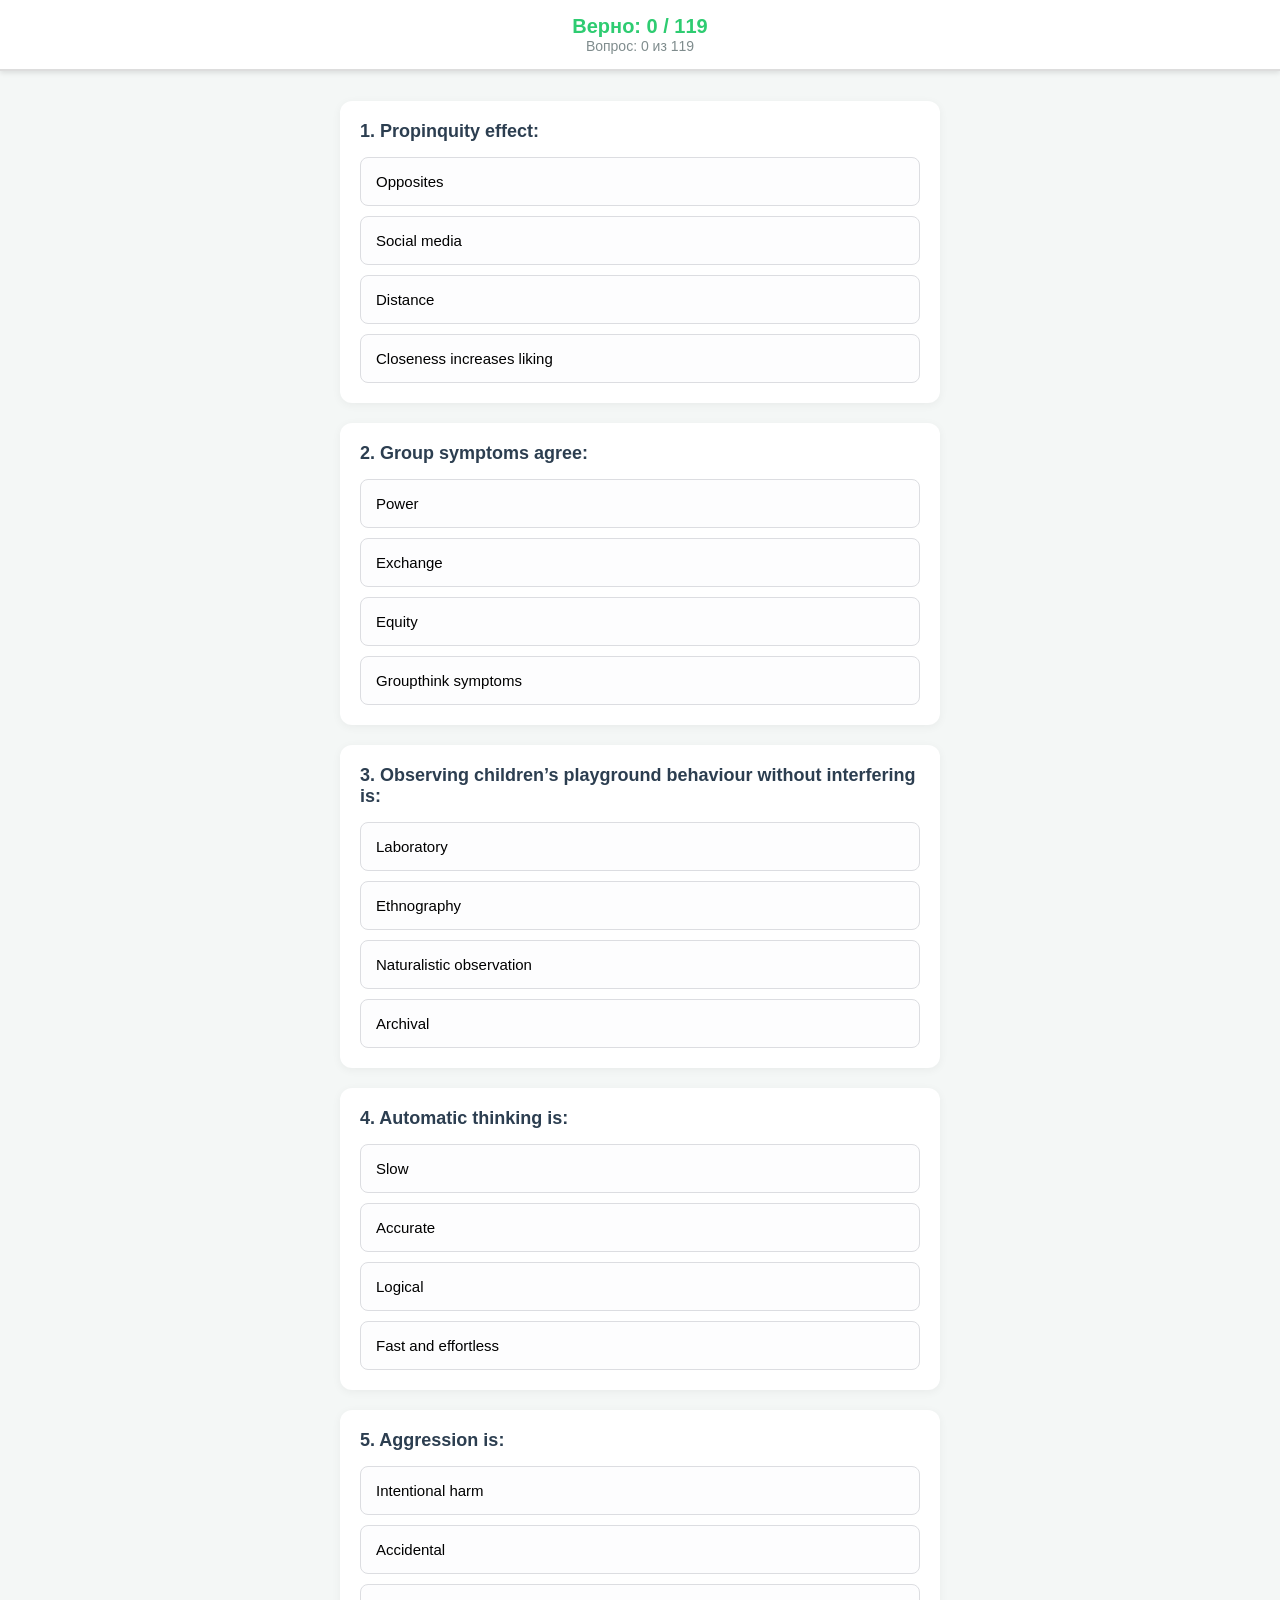
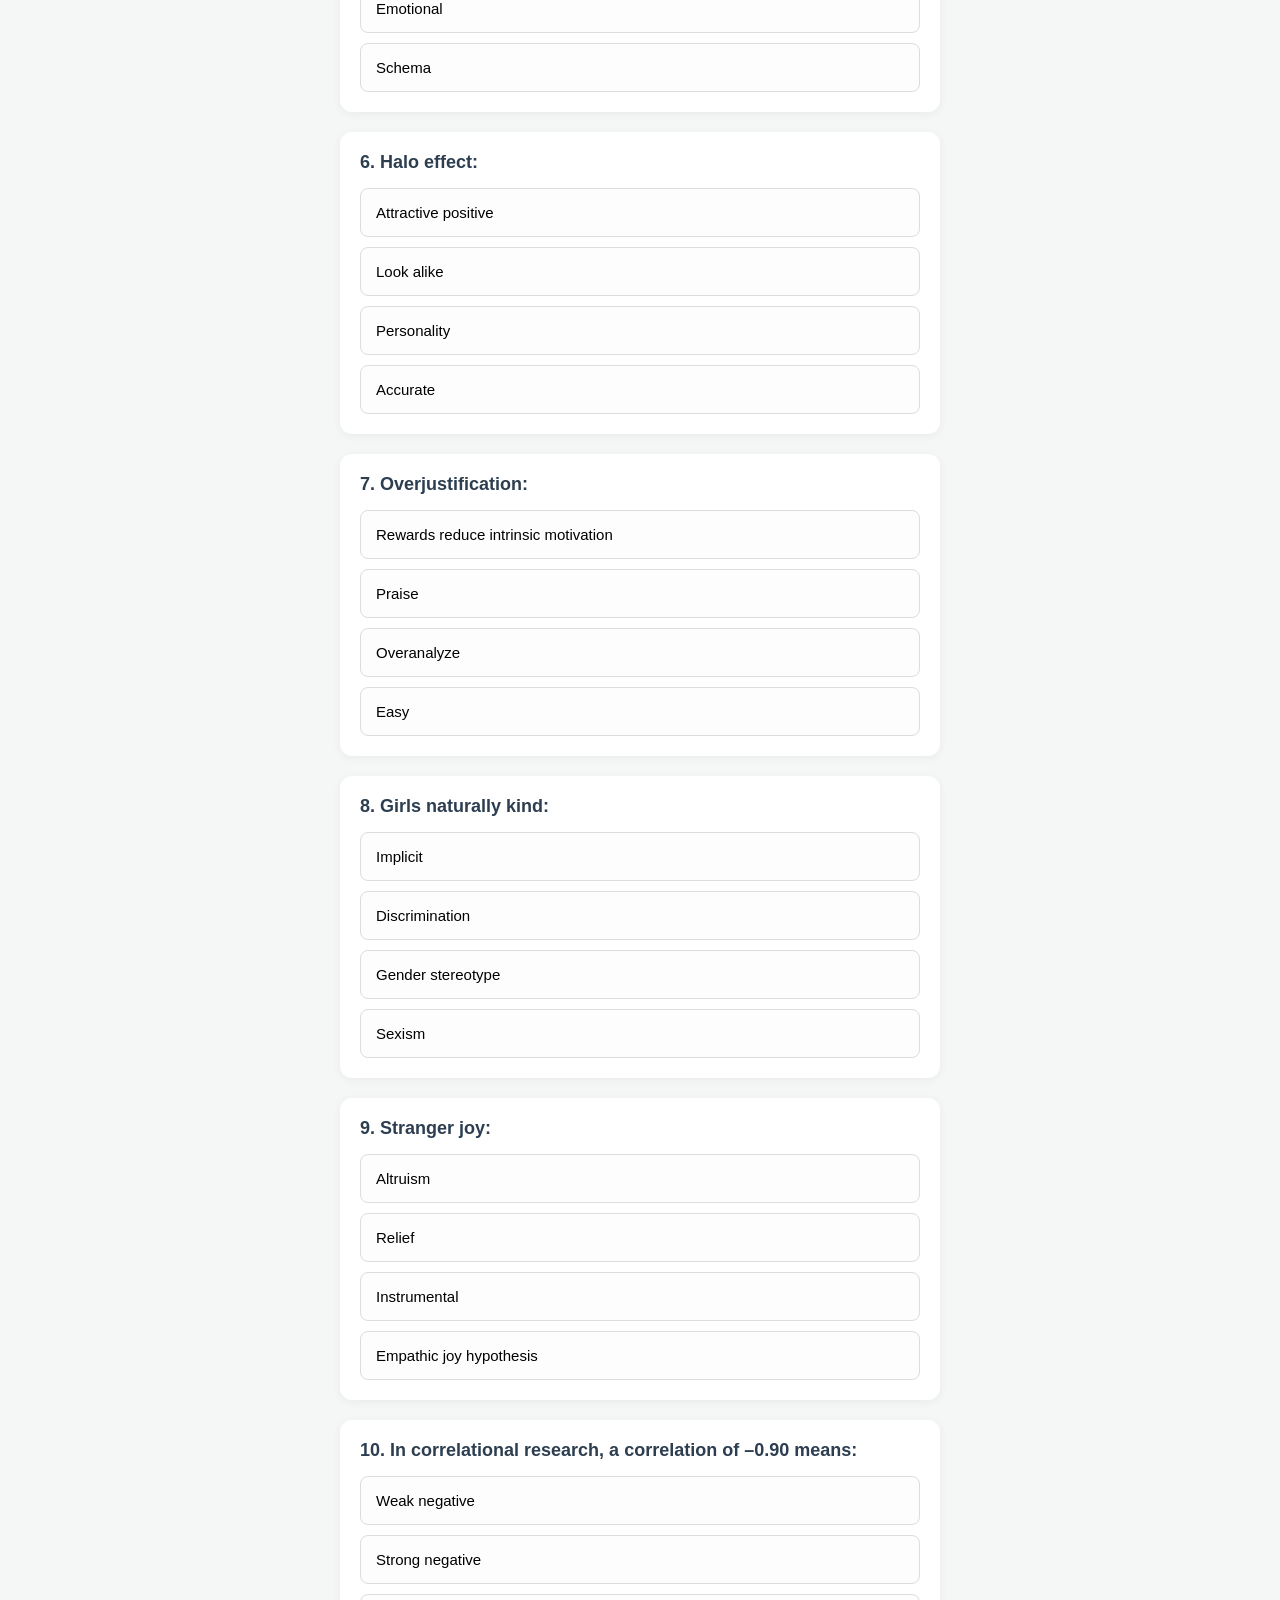
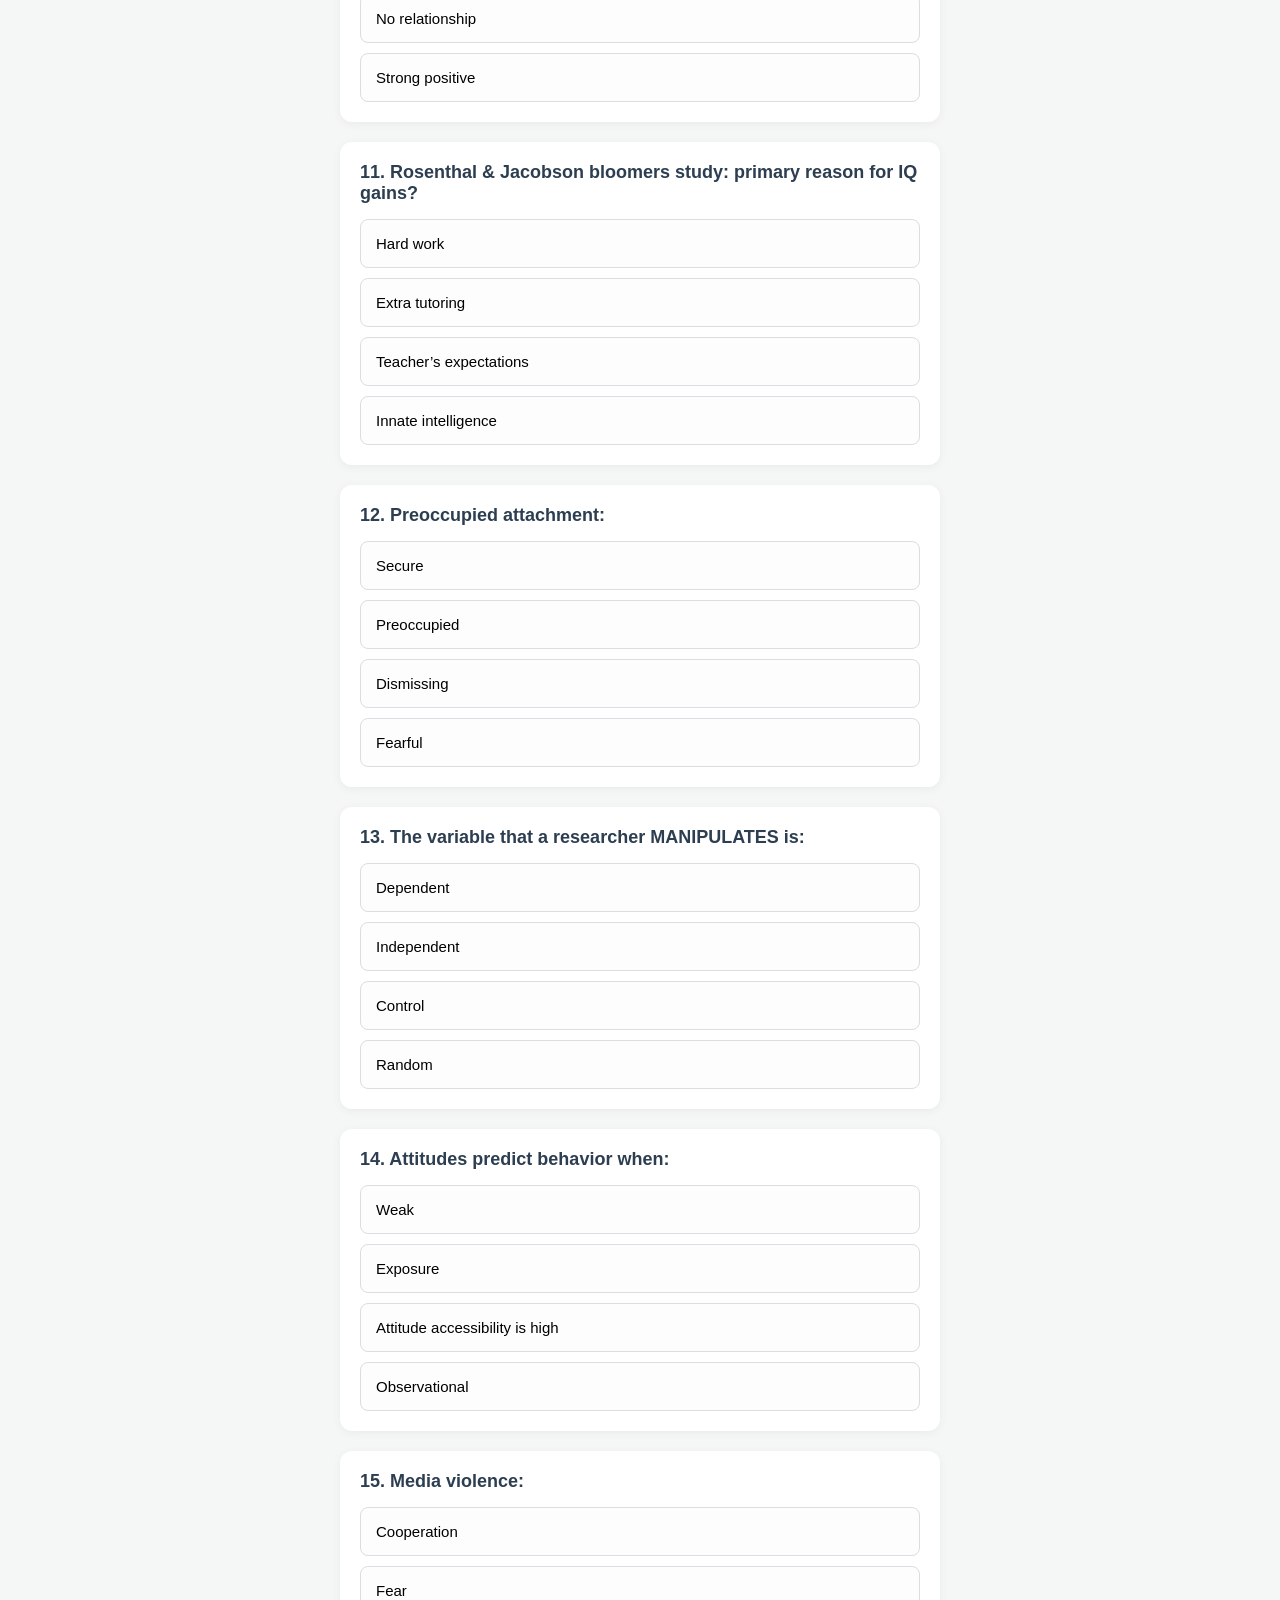
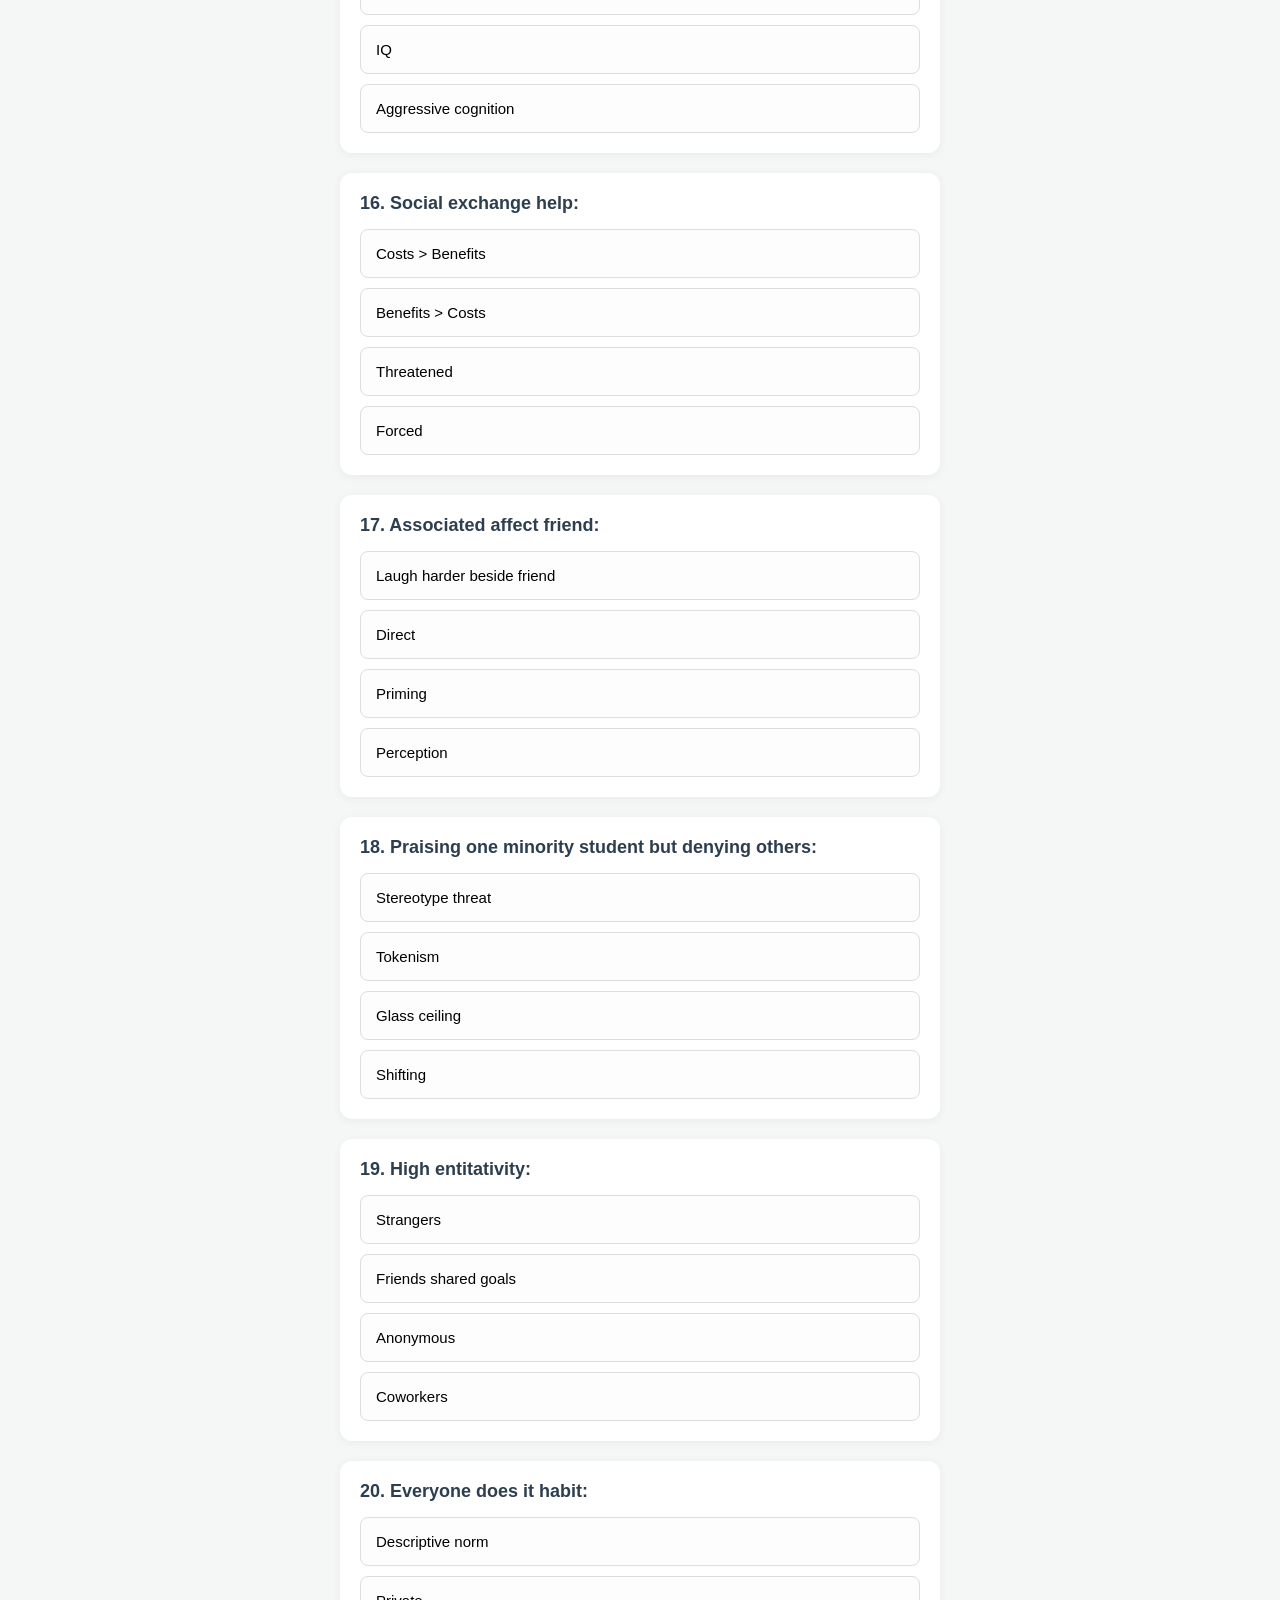
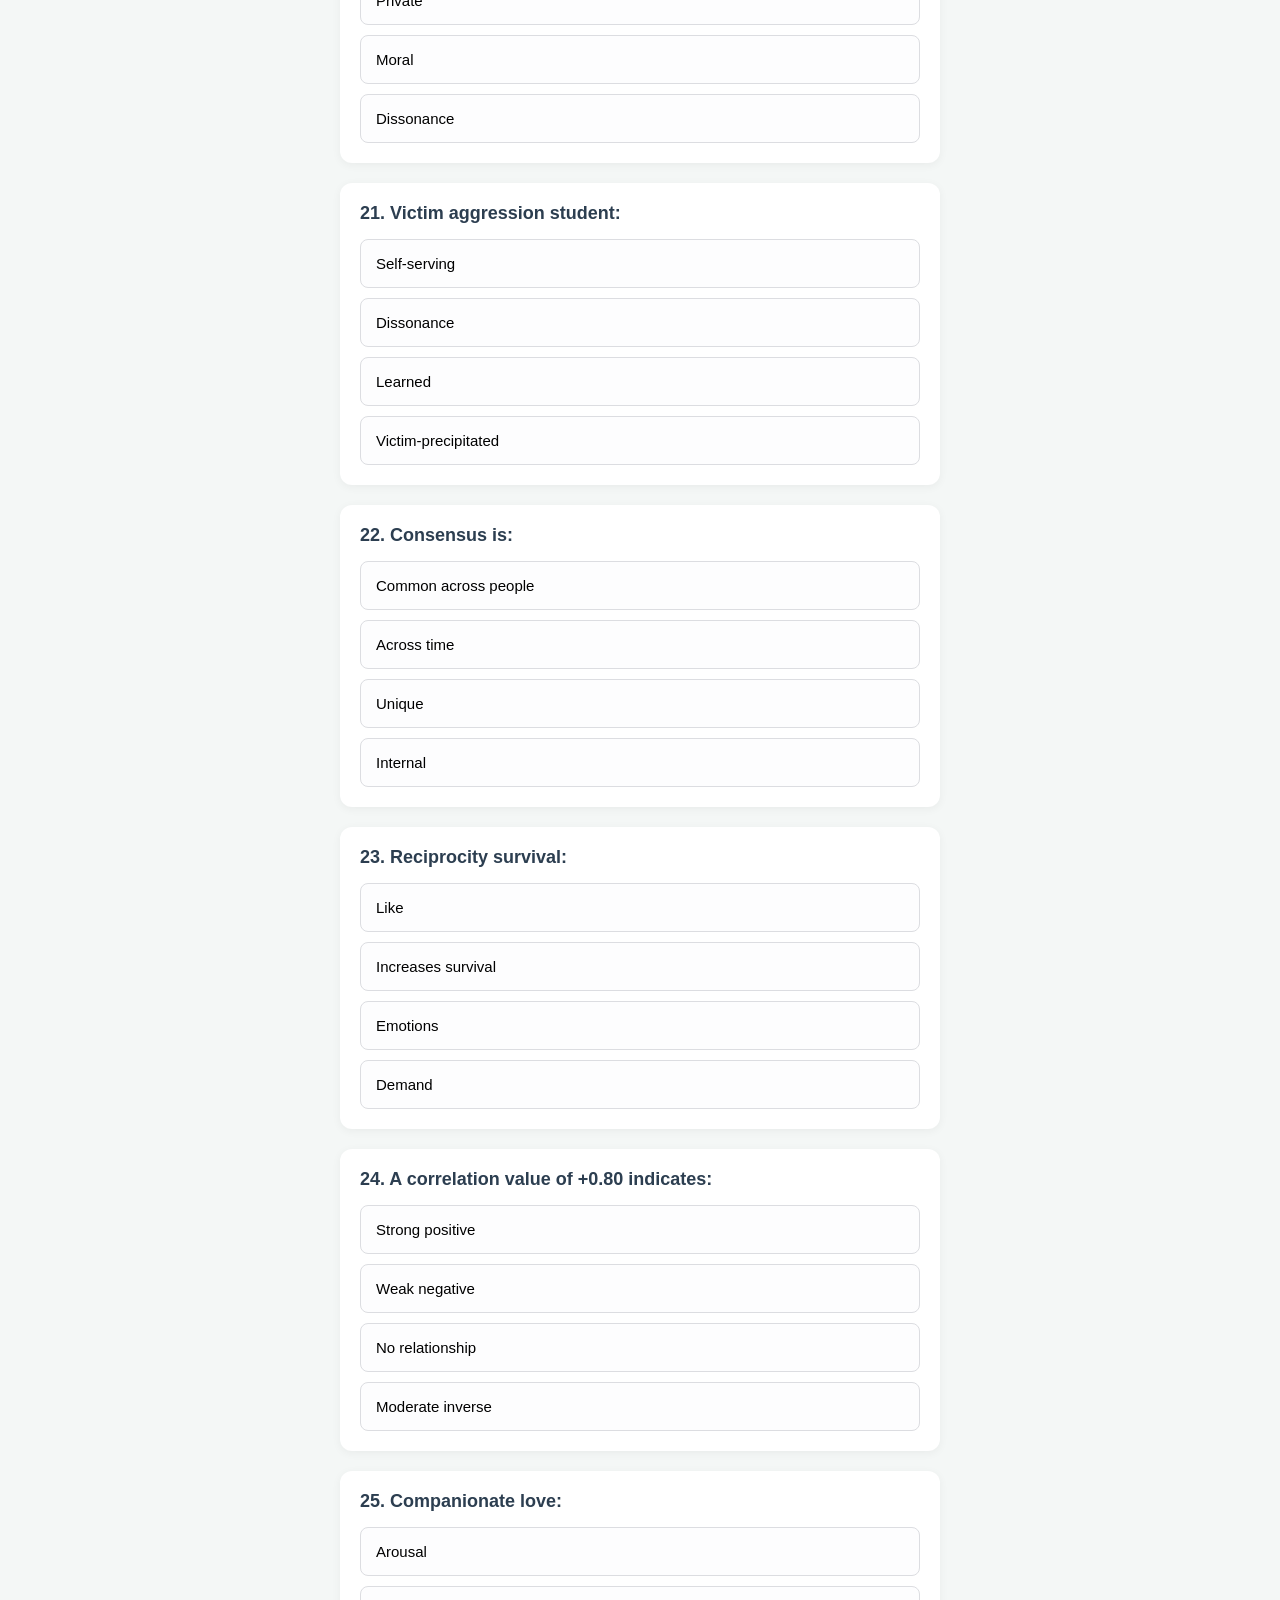
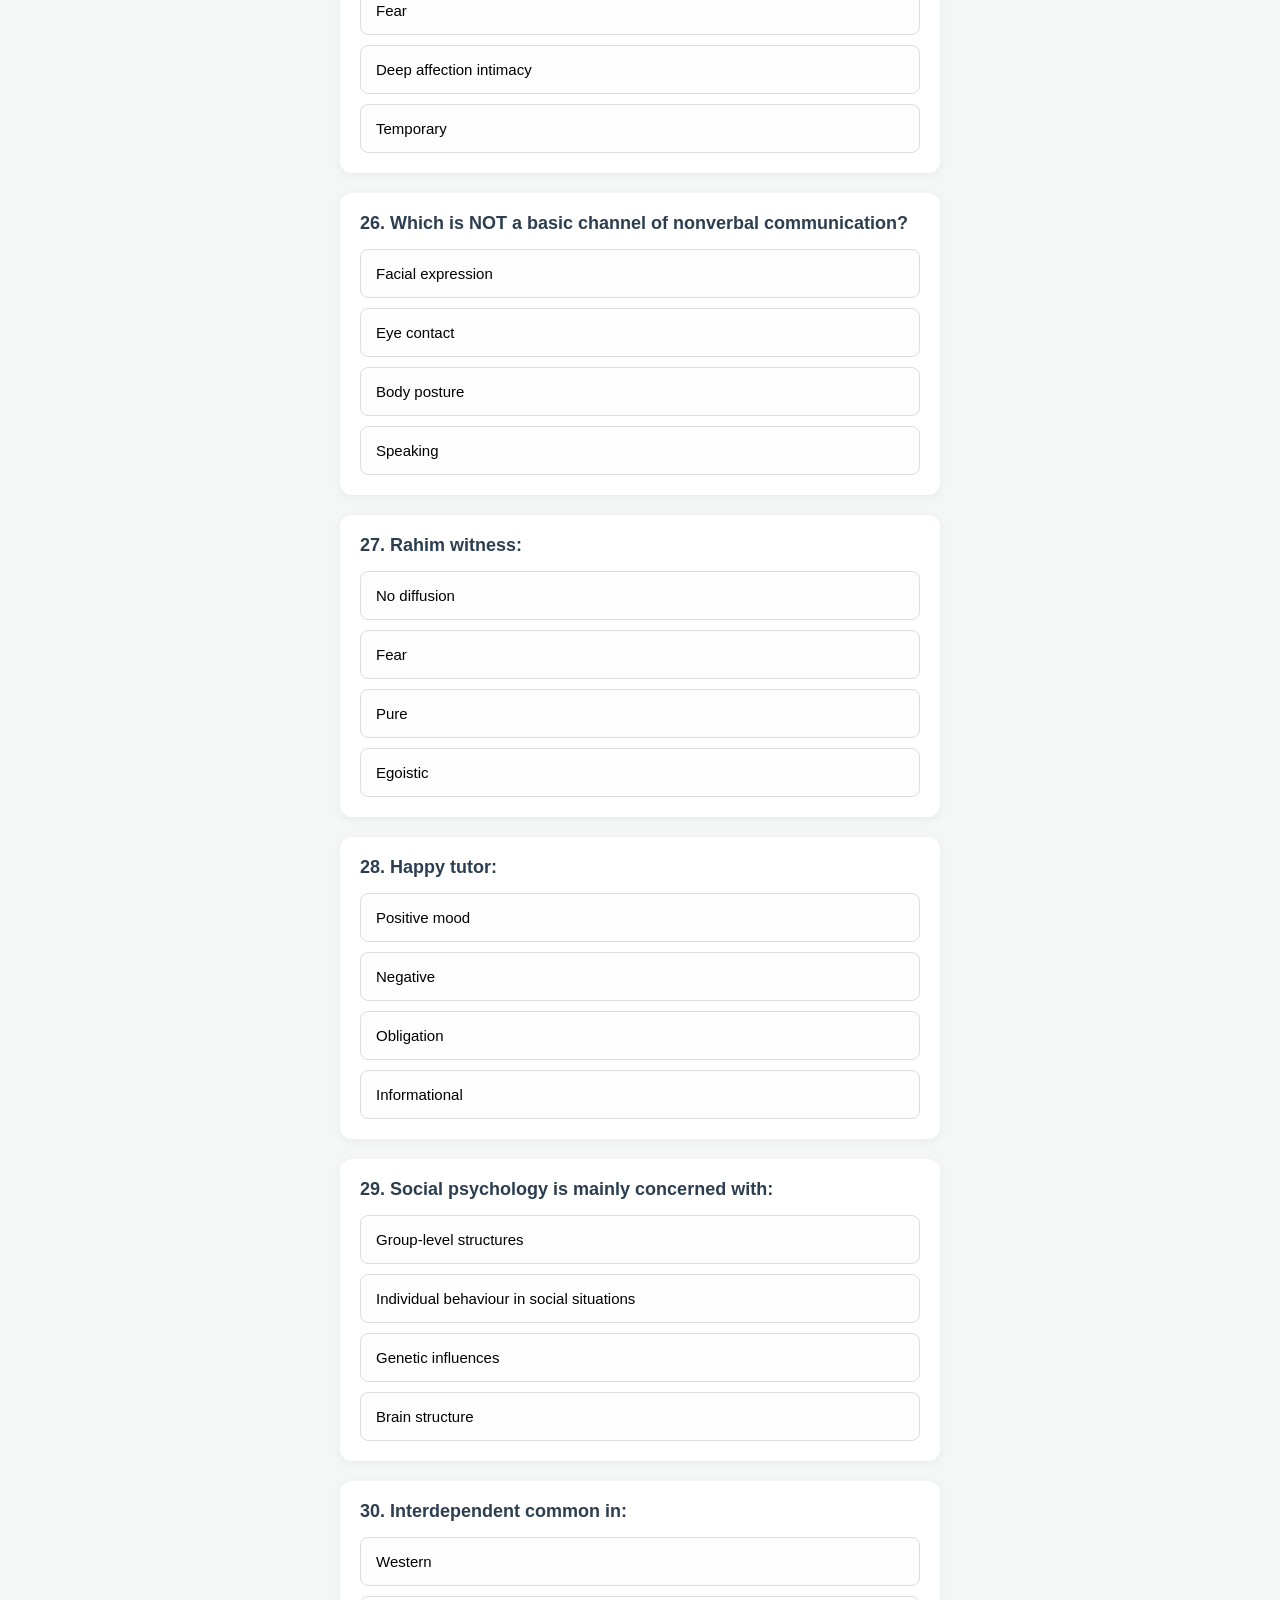
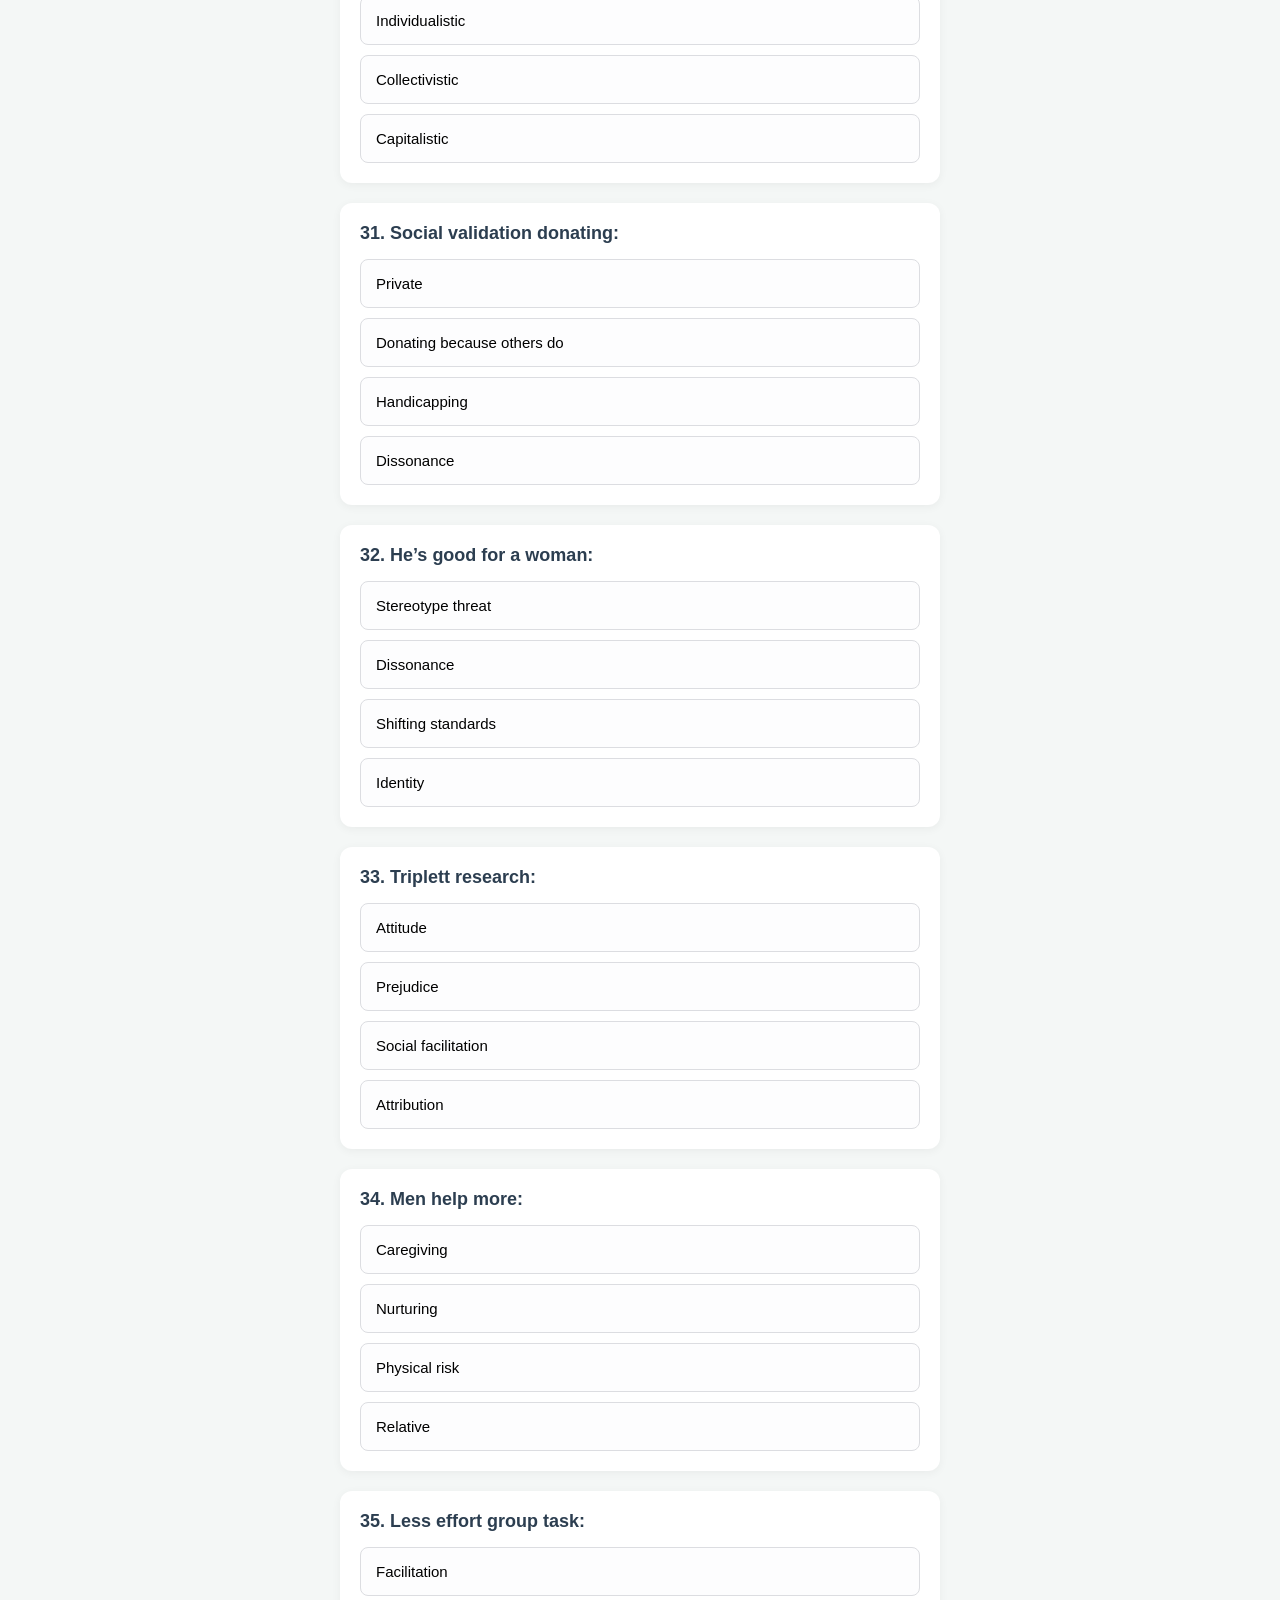
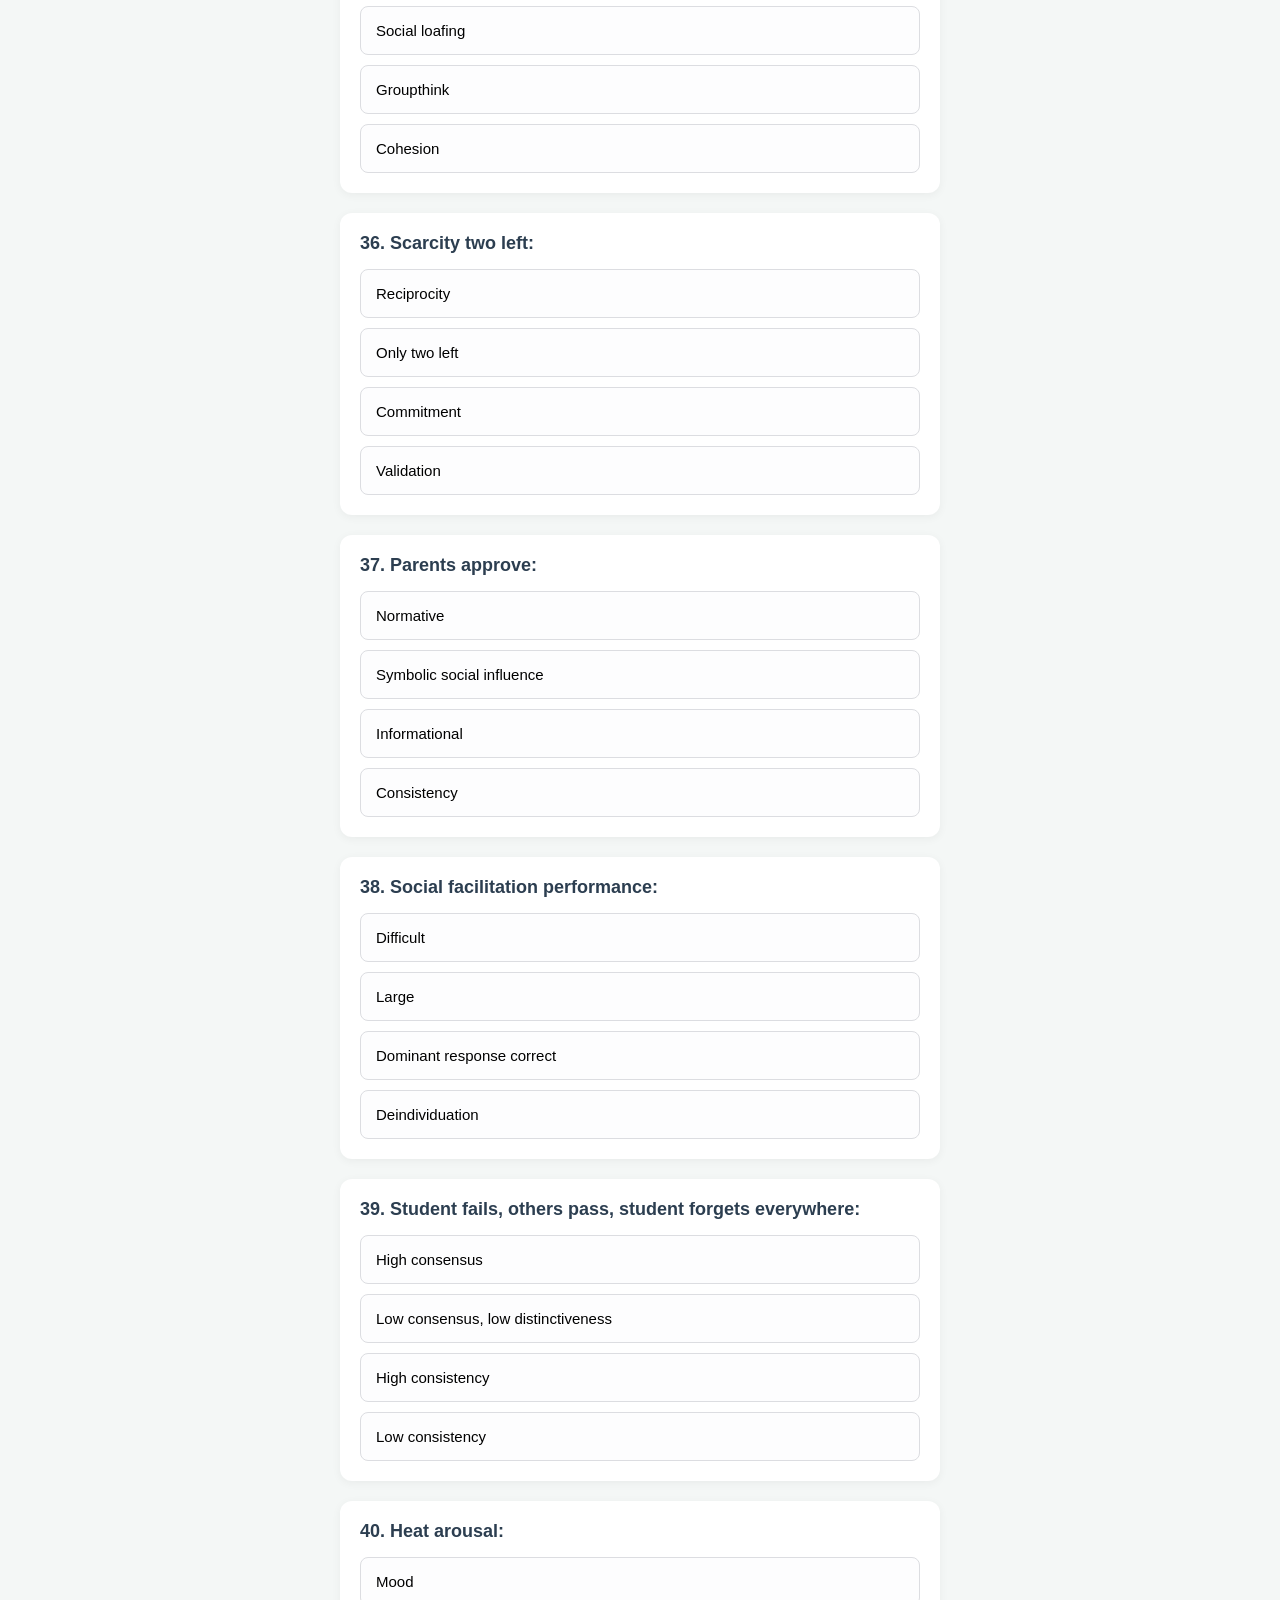
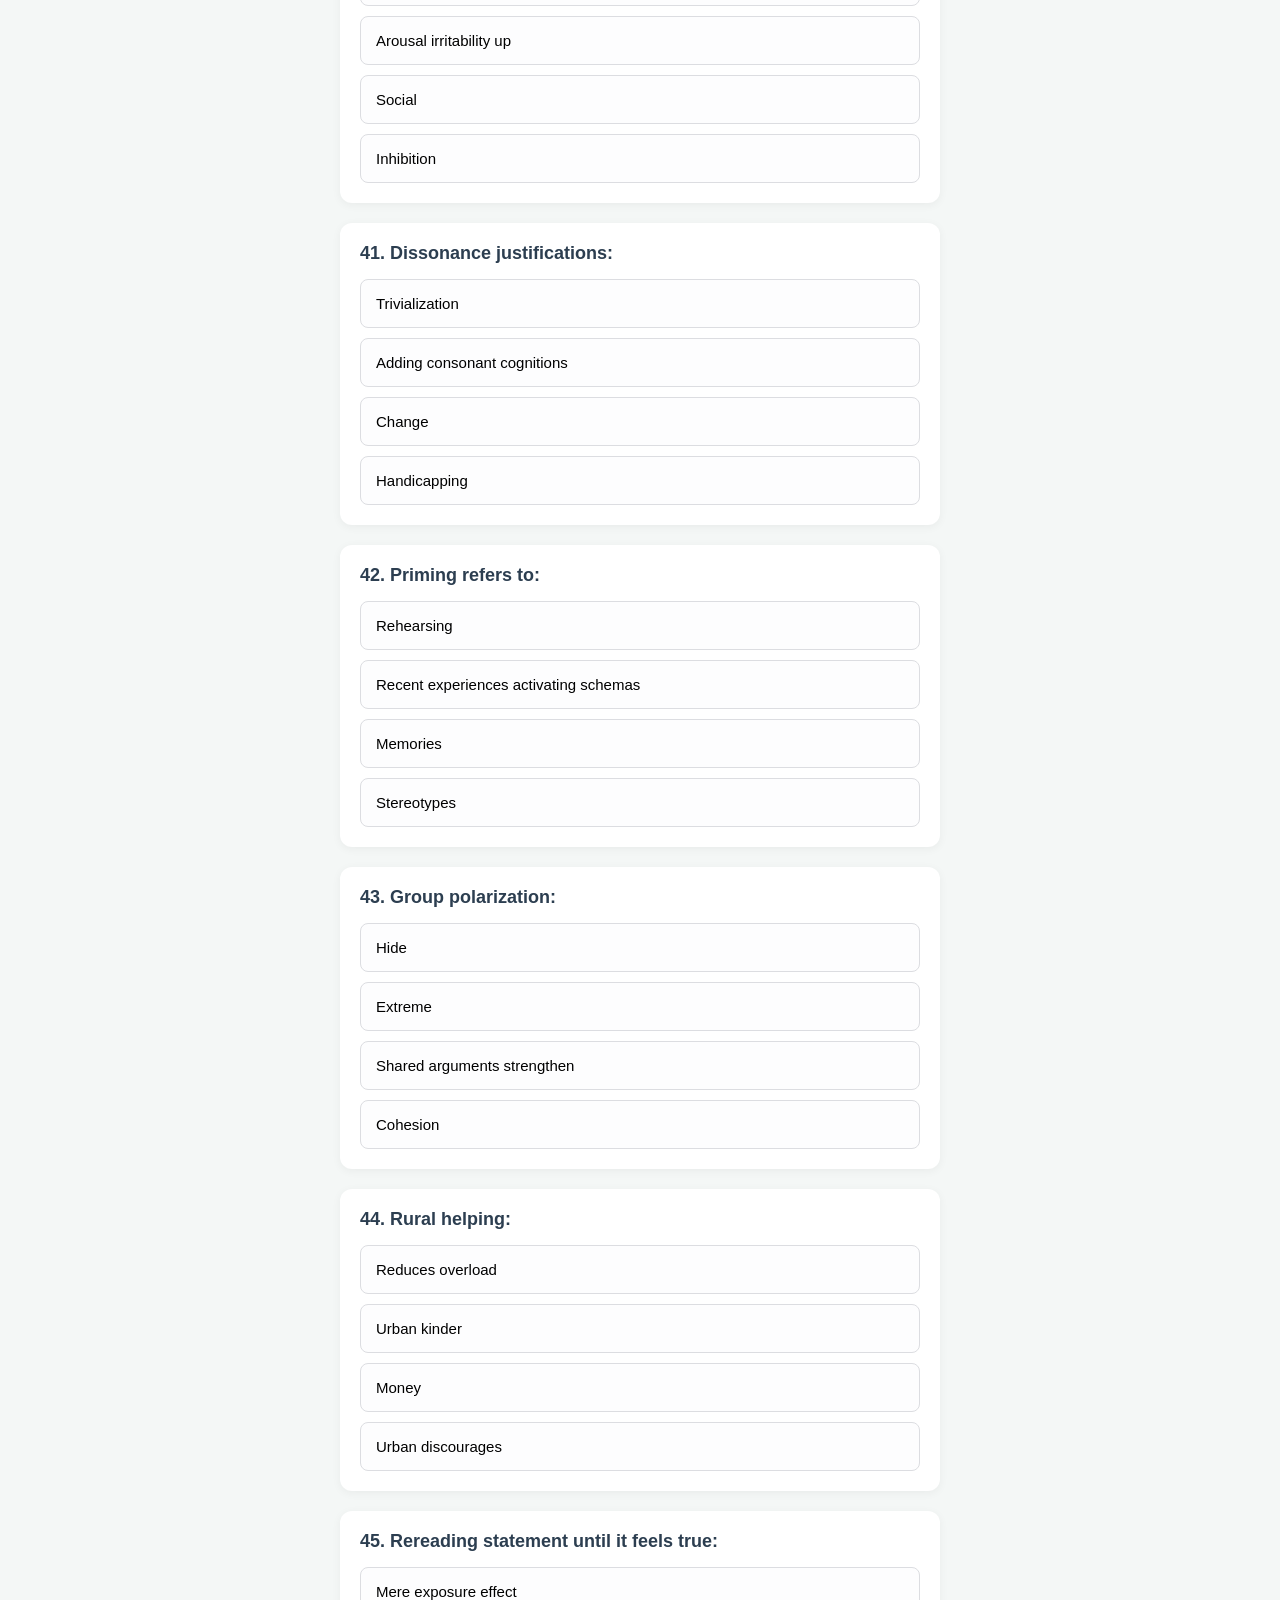
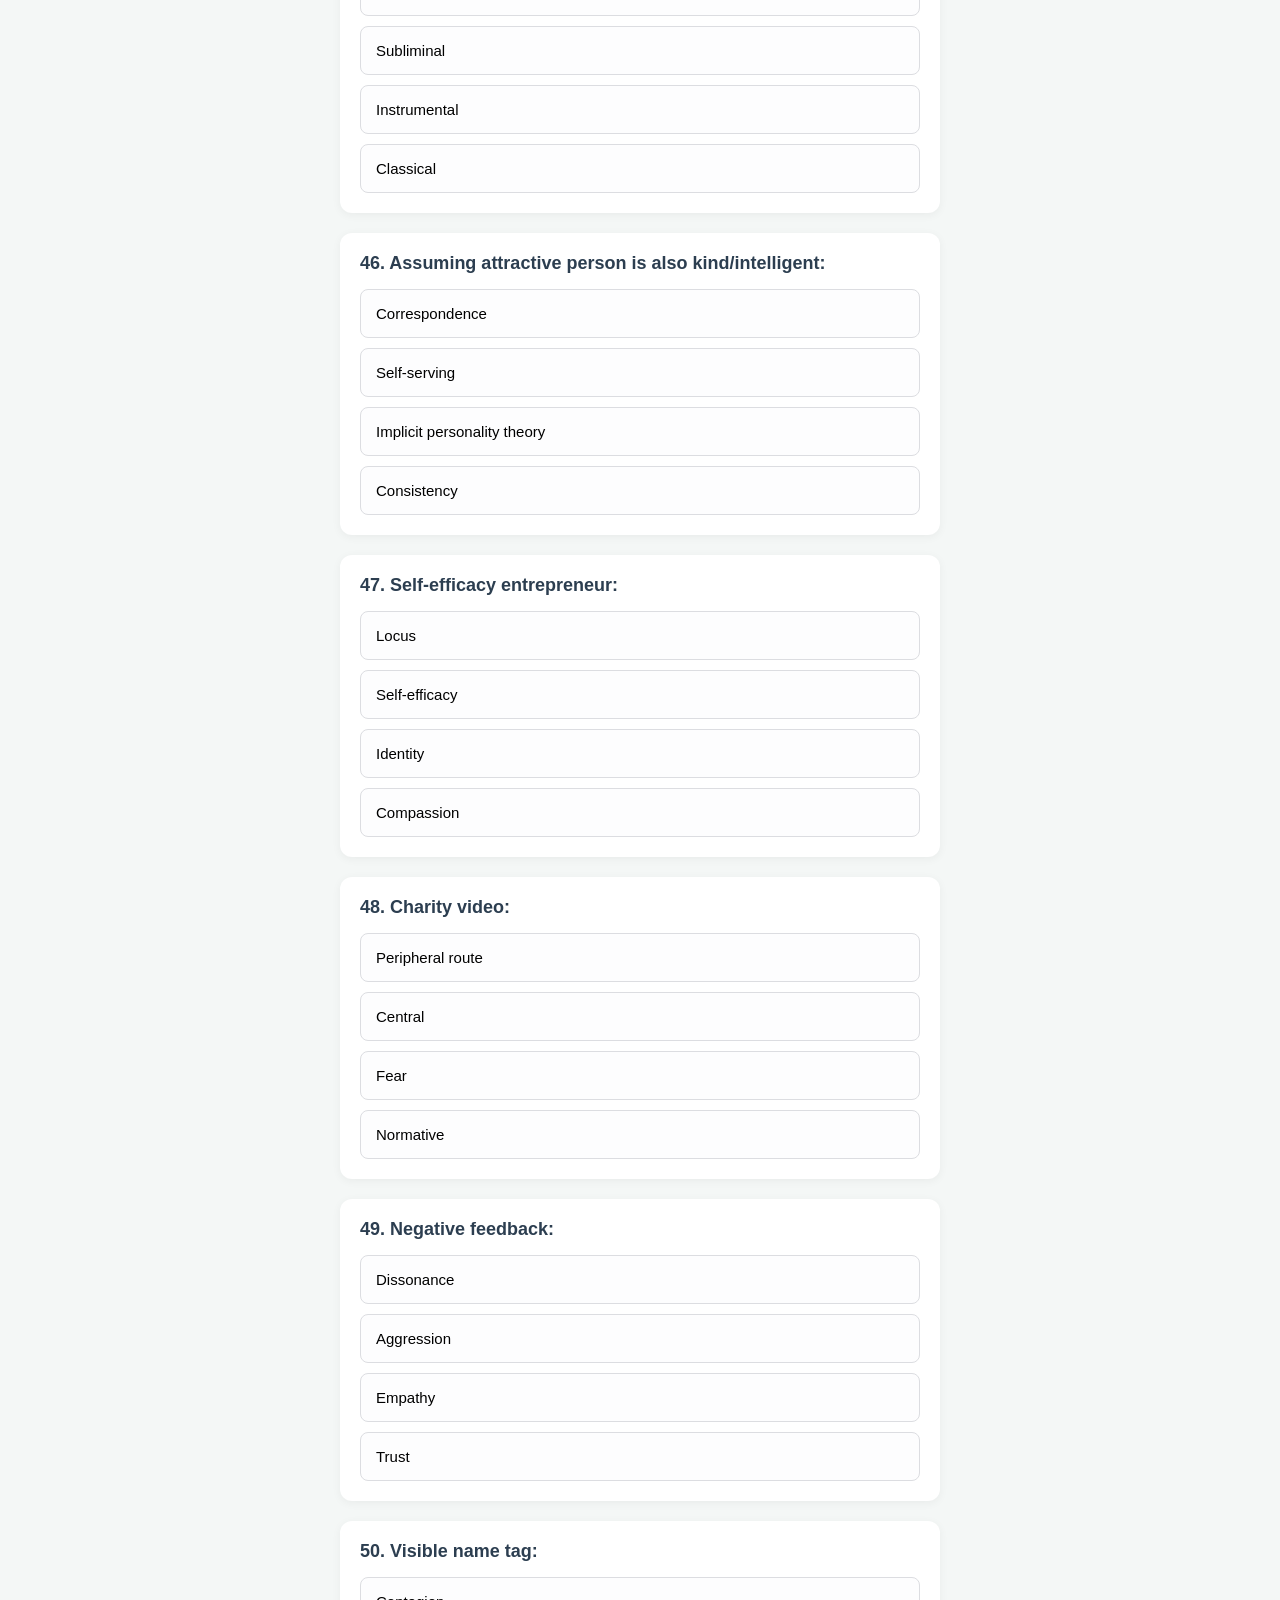
==== index.html @ 7b6ee573 "Add initial HTML structure for psychology quiz" ====
<!DOCTYPE html>
<html lang="ru">
<head>
    <meta charset="UTF-8">
    <meta name="viewport" content="width=device-width, initial-scale=1.0, maximum-scale=1.0, user-scalable=no">
    <title>Психология Тест</title>
    <style>
        body { font-family: -apple-system, Helvetica, Arial, sans-serif; background: #f4f7f6; margin: 0; padding: 0; }
        .header { position: sticky; top: 0; background: #ffffff; padding: 15px; text-align: center; border-bottom: 2px solid #ddd; z-index: 999; box-shadow: 0 2px 5px rgba(0,0,0,0.1); }
        .score { font-size: 20px; font-weight: bold; color: #2ecc71; }
        .progress { font-size: 14px; color: #7f8c8d; }
        #quiz-container { max-width: 600px; margin: 20px auto; padding: 10px; }
        .card { background: #fff; border-radius: 12px; padding: 20px; margin-bottom: 20px; box-shadow: 0 2px 10px rgba(0,0,0,0.05); }
        .question { font-size: 18px; font-weight: 600; margin-bottom: 15px; color: #2c3e50; }
        .btns { display: flex; flex-direction: column; gap: 10px; }
        button { padding: 15px; border: 1px solid #dcdde1; border-radius: 8px; background: #fdfdfe; font-size: 15px; text-align: left; cursor: pointer; -webkit-tap-highlight-color: transparent; }
        button.correct { background: #d4edda !important; border-color: #28a745 !important; color: #155724; font-weight: bold; }
        button.wrong { background: #f8d7da !important; border-color: #dc3545 !important; color: #721c24; }
        button:disabled { opacity: 1; pointer-events: none; }
    </style>
</head>
<body>

<div class="header">
    <div class="score">Верно: <span id="c_count">0</span> / 119</div>
    <div class="progress" id="p_text">Вопрос: 0 из 119</div>
</div>

<div id="quiz-container"></div>

<script>
const raw = [
    {q: "Social psychology is mainly concerned with:", a: ["Group-level structures", "Individual behaviour in social situations", "Genetic influences", "Brain structure"], c: 1},
    {q: "Observing children’s playground behaviour without interfering is:", a: ["Laboratory", "Ethnography", "Naturalistic observation", "Archival"], c: 2},
    {q: "When an individual relies on mental frameworks (overload):", a: ["Priming", "Schemas", "Heuristics", "Thin-slicing"], c: 1},
    {q: "A physician diagnosing based on ease of recall (recent cases):", a: ["Status quo", "Anchoring", "Representative", "Availability heuristics"], c: 3},
    {q: "Rosenthal & Jacobson bloomers study: primary reason for IQ gains?", a: ["Hard work", "Extra tutoring", "Teacher’s expectations", "Innate intelligence"], c: 2},
    {q: "In correlational research, a correlation of –0.90 means:", a: ["Weak negative", "Strong negative", "No relationship", "Strong positive"], c: 1},
    {q: "The variable that a researcher MANIPULATES is:", a: ["Dependent", "Independent", "Control", "Random"], c: 1},
    {q: "“If only I studied harder, I could have passed!” is:", a: ["Anchoring", "Priming", "Counterfactual thinking", "Optimistic bias"], c: 2},
    {q: "The self-fulfilling prophecy occurs when:", a: ["Beliefs change", "People confirm expectations", "Logic is used", "Emotions override"], c: 1},
    {q: "A correlation value of +0.80 indicates:", a: ["Strong positive", "Weak negative", "No relationship", "Moderate inverse"], c: 0},
    {q: "Ali’s quick assumption that a classmate is rude:", a: ["Controlled", "Automatic thinking", "Anchoring", "Counterfactual"], c: 1},
    {q: "Which is NOT a basic channel of nonverbal communication?", a: ["Facial expression", "Eye contact", "Body posture", "Speaking"], c: 3},
    {q: "“Encoding” in facial expression means:", a: ["Interpreting", "Suppressing", "Expressing nonverbal behaviours", "Display rules"], c: 2},
    {q: "Thai lecturer vs American student eye contact:", a: ["Rude student", "Lecturer dislikes", "Culture norms differ", "No value"], c: 2},
    {q: "Farah thinks a late colleague is irresponsible (traffic):", a: ["Self-serving", "Covariation", "Fundamental Attribution Error", "Consensus"], c: 2},
    {q: "Student fails, others pass, student forgets everywhere:", a: ["High consensus", "Low consensus, low distinctiveness", "High consistency", "Low consistency"], c: 1},
    {q: "Assuming attractive person is also kind/intelligent:", a: ["Correspondence", "Self-serving", "Implicit personality theory", "Consistency"], c: 2},
    {q: "Fundamental Attribution Error tendency:", a: ["Situations", "Failures", "Overestimate personal / underestimate situational", "Situational"], c: 2},
    {q: "Labeling lecturer unfriendly based on senior comment:", a: ["Controlled", "Schema activation", "Correlational", "Observation"], c: 1},
    {q: "Priming refers to:", a: ["Rehearsing", "Recent experiences activating schemas", "Memories", "Stereotypes"], c: 1},
    {q: "Toddler touches red mark in mirror:", a: ["Lack awareness", "Beginning of self-concept", "Social identity", "Interdependent"], c: 1},
    {q: "Mei connected to her family:", a: ["Independent", "Interdependent self-view", "Verification", "Growth"], c: 1},
    {q: "Comparing to top students for motivation:", a: ["Downward", "Upward social comparison", "Dissonance", "Tuning"], c: 1},
    {q: "Joining study group and adopting style:", a: ["Impression", "Social tuning", "Stereotype threat", "Handicapping"], c: 1},
    {q: "If I feel like stopping, I will take a break:", a: ["Ego depletion", "Implosive", "Implementation intention", "Extrinsic"], c: 2},
    {q: "Rereading statement until it feels true:", a: ["Mere exposure effect", "Subliminal", "Instrumental", "Classical"], c: 0},
    {q: "Adopting views due to praise:", a: ["Classical", "Observational", "Instrumental conditioning", "Dissonance"], c: 2},
    {q: "Graphic images to discourage smoking:", a: ["Positive", "Fear arousal", "Classical", "Peripheral"], c: 1},
    {q: "Praising one minority student but denying others:", a: ["Stereotype threat", "Tokenism", "Glass ceiling", "Shifting"], c: 1},
    {q: "Woman CEO in crisis:", a: ["Glass ceiling", "Glass cliff", "Tokenism", "In-group bias"], c: 1},
    {q: "He’s good for a woman:", a: ["Stereotype threat", "Dissonance", "Shifting standards", "Identity"], c: 2},
    {q: "Poor math due to gender stereotypes:", a: ["Handicapping", "Stereotype threat", "Comparison", "Implicit"], c: 1},
    {q: "Emphasizing rebel identity:", a: ["Comparison", "Distinctive identity", "Downward", "Illusory"], c: 1},
    {q: "All Group X are lazy:", a: ["Discrimination", "Prejudice", "Stereotype", "Schema"], c: 2},
    {q: "Amir family harmony:", a: ["Lina", "Amir (interdependent)", "Suri", "Hana"], c: 1},
    {q: "Avoiding presentation due to flaws:", a: ["Introspection", "Awareness", "Avoidance due to negative self-awareness", "Impression"], c: 2},
    {q: "Attitudes predict behavior when:", a: ["Weak", "Exposure", "Attitude accessibility is high", "Observational"], c: 2},
    {q: "Reducing dissonance via justifications:", a: ["Behavior", "Attitude", "Adding consonant cognitions", "Trivialization"], c: 2},
    {q: "Active harm discrimination:", a: ["Ignoring", "Avoiding", "Verbally attacking outgroup", "Hiring one"], c: 2},
    {q: "Teenager joins group (no reward):", a: ["Classical", "Observational learning", "Handicapping", "Ego"], c: 1},
    {q: "Triplett research:", a: ["Attitude", "Prejudice", "Social facilitation", "Attribution"], c: 2},
    {q: "Schema is:", a: ["Mental frameworks", "Guessing", "Reflex", "Innate"], c: 0},
    {q: "Automatic thinking is:", a: ["Slow", "Accurate", "Logical", "Fast and effortless"], c: 3},
    {q: "Decoding is:", a: ["Interpreting cues", "Expressing", "Stereotypes", "Conflict"], c: 0},
    {q: "Halo effect:", a: ["Attractive positive", "Look alike", "Personality", "Accurate"], c: 0},
    {q: "Consensus is:", a: ["Common across people", "Across time", "Unique", "Internal"], c: 0},
    {q: "Interdependent common in:", a: ["Western", "Individualistic", "Collectivistic", "Capitalistic"], c: 2},
    {q: "Overjustification:", a: ["Rewards reduce intrinsic motivation", "Praise", "Overanalyze", "Easy"], c: 0},
    {q: "Attitudes consist of:", a: ["Behavior", "Thoughts, feelings, behaviors", "Emotions", "Beliefs"], c: 1},
    {q: "Mere exposure increases liking:", a: ["Logic", "Familiarity comfort", "Culture", "Load"], c: 1},
    {q: "Dissonance is:", a: ["Shortcuts", "Inconsistency", "Thinking", "Biased"], c: 1},
    {q: "Prejudice is:", a: ["Behavior", "Belief", "Negative attitude", "Instinct"], c: 2},
    {q: "Stereotypes are:", a: ["Emotions", "Schemas", "Behaviors", "Reflexes"], c: 1},
    {q: "Propinquity effect:", a: ["Opposites", "Social media", "Distance", "Closeness increases liking"], c: 3},
    {q: "Companionate love:", a: ["Arousal", "Fear", "Deep affection intimacy", "Temporary"], c: 2},
    {q: "Discrimination is:", a: ["Negative behavior", "Categorization", "Positive", "Norm"], c: 0},
    {q: "Conformity:", a: ["Opposite", "Change due to group pressure", "Private", "Alone"], c: 1},
    {q: "Compliance involves:", a: ["Indirect", "Direct request", "Unintentional", "Contagion"], c: 1},
    {q: "Empathy-altruism helps because:", a: ["Rewards", "Pressure", "Genuinely care", "Dominate"], c: 2},
    {q: "Bystander effect:", a: ["Fear", "Diffusion of responsibility", "Overconfidence", "Skill"], c: 1},
    {q: "Aggression is:", a: ["Intentional harm", "Accidental", "Emotional", "Schema"], c: 0},
    {q: "Asch study:", a: ["Informational", "Normative influence", "Loafing", "Deindividuation"], c: 1},
    {q: "Frustration-aggression:", a: ["Sadness", "Sometimes aggression", "No connection", "Genetic"], c: 1},
    {q: "Media violence:", a: ["Cooperation", "Fear", "IQ", "Aggressive cognition"], c: 3},
    {q: "Social facilitation performance:", a: ["Difficult", "Large", "Dominant response correct", "Deindividuation"], c: 2},
    {q: "Groupthink:", a: ["Debate", "Harmony overrides realistic decisions", "Minority", "Conflict"], c: 1},
    {q: "Everyone does it habit:", a: ["Descriptive norm", "Private", "Moral", "Dissonance"], c: 0},
    {q: "NOT component of empathy:", a: ["Concern", "Emotional", "Accuracy", "Sympathetic egoism"], c: 3},
    {q: "Evaluation apprehension:", a: ["Loafing", "Private", "Dissonance", "Matches attitude only when not evaluated"], c: 3},
    {q: "Informational influence copying:", a: ["Rejection", "Ambiguous task copying", "Punishment", "Pressure"], c: 1},
    {q: "Rural helping:", a: ["Reduces overload", "Urban kinder", "Money", "Urban discourages"], c: 0},
    {q: "Girls naturally kind:", a: ["Implicit", "Discrimination", "Gender stereotype", "Sexism"], c: 2},
    {q: "Compliance via liking:", a: ["Scarcity", "Commitment", "Praise/Liking", "Reciprocity"], c: 2},
    {q: "Less effort group task:", a: ["Facilitation", "Social loafing", "Groupthink", "Cohesion"], c: 1},
    {q: "Foot-in-the-door:", a: ["Reciprocity", "Commitment and consistency", "Scarcity", "Fear"], c: 1},
    {q: "Narcissists aggress:", a: ["Calm", "Empathetic", "Low", "Ego threatened"], c: 3},
    {q: "Injunctive norm:", a: ["Most cheat", "Should not cheat", "Late", "Skip"], c: 1},
    {q: "Compare when:", a: ["Information unavailable", "Confident", "No interest", "Isolated"], c: 0},
    {q: "Reciprocity survival:", a: ["Like", "Increases survival", "Emotions", "Demand"], c: 1},
    {q: "Social exchange help:", a: ["Costs > Benefits", "Benefits > Costs", "Threatened", "Forced"], c: 1},
    {q: "Visible name tag:", a: ["Contagion", "Conformity", "Deindividuation", "Symbolic"], c: 2},
    {q: "High entitativity:", a: ["Strangers", "Friends shared goals", "Anonymous", "Coworkers"], c: 1},
    {q: "NOT reduce aggression:", a: ["Empathy", "Humor", "Distraction", "Alcohol"], c: 3},
    {q: "Group polarization:", a: ["Hide", "Extreme", "Shared arguments strengthen", "Cohesion"], c: 2},
    {q: "Parents approve:", a: ["Normative", "Symbolic social influence", "Informational", "Consistency"], c: 1},
    {q: "Deindividuation anonymity:", a: ["Accountability", "Anonymity", "Evaluation", "Small"], c: 1},
    {q: "Prosocial models:", a: ["Darkness", "Exclusion", "Prosocial role models", "Crowding"], c: 2},
    {q: "Men help more:", a: ["Caregiving", "Nurturing", "Physical risk", "Relative"], c: 2},
    {q: "Negative feedback:", a: ["Dissonance", "Aggression", "Empathy", "Trust"], c: 1},
    {q: "Preoccupied attachment:", a: ["Secure", "Preoccupied", "Dismissing", "Fearful"], c: 1},
    {q: "Dislike intensifies:", a: ["Initial dislike strong", "Repeated", "Unpredictable", "Attraction"], c: 0},
    {q: "Dissonance decision:", a: ["Trivial", "Familiar", "Decision important", "Weak"], c: 2},
    {q: "Social validation donating:", a: ["Private", "Donating because others do", "Handicapping", "Dissonance"], c: 1},
    {q: "Social loafing identifiable:", a: ["Individual effort identifiable", "Large", "Boring", "Diffused"], c: 0},
    {q: "Happy people success:", a: ["Anger", "Indifference", "Positive feelings", "Anxiety"], c: 2},
    {q: "Groupthink outside opinions:", a: ["Isolating", "Directive", "Outside opinions", "Punishing"], c: 2},
    {q: "Heat arousal:", a: ["Mood", "Arousal irritability up", "Social", "Inhibition"], c: 1},
    {q: "Team silent flawed:", a: ["Polarization", "Deindividuation", "Groupthink", "Loafing"], c: 2},
    {q: "Associated affect friend:", a: ["Laugh harder beside friend", "Direct", "Priming", "Perception"], c: 0},
    {q: "Pluralistic smoke:", a: ["Calm smoke looking", "Informational", "Descriptive", "Normative"], c: 0},
    {q: "Watched poor performance:", a: ["Apprehension", "Incorrect dominant response", "Loafing", "Cohesion"], c: 1},
    {q: "Dissonance justifications:", a: ["Trivialization", "Adding consonant cognitions", "Change", "Handicapping"], c: 1},
    {q: "Self-fulfilling boys:", a: ["Threat", "Self-fulfilling prophecy", "Hostile", "Implicit"], c: 1},
    {q: "Group symptoms agree:", a: ["Power", "Exchange", "Equity", "Groupthink symptoms"], c: 3},
    {q: "Charity video:", a: ["Peripheral route", "Central", "Fear", "Normative"], c: 0},
    {q: "Victim aggression student:", a: ["Self-serving", "Dissonance", "Learned", "Victim-precipitated"], c: 3},
    {q: "Rahim witness:", a: ["No diffusion", "Fear", "Pure", "Egoistic"], c: 0},
    {q: "Friends cheer:", a: ["Normative influence", "Loafing", "Helper", "Informational"], c: 0},
    {q: "Scarcity two left:", a: ["Reciprocity", "Only two left", "Commitment", "Validation"], c: 1},
    {q: "Upward excel:", a: ["Downward", "Classmates excel", "Deindividuation", "Superiority"], c: 1},
    {q: "Siti ignores:", a: ["Siti ignores harassment", "Contagion", "Priming", "Overload"], c: 0},
    {q: "Transformational leader:", a: ["Authoritarian", "Transactional", "Laissez-faire", "Transformational"], c: 3},
    {q: "Competitive Rashid:", a: ["Personality", "Rashid donates publicly", "Empathy", "Relief"], c: 1},
    {q: "Rumors indirect:", a: ["Direct", "Spreading rumors", "Reactive", "Instrumental"], c: 1},
    {q: "Informational evidence:", a: ["Changes via scientific evidence", "Normative", "Validation", "Symbolic"], c: 0},
    {q: "Sabotage instrumental:", a: ["Hostile", "Sabotages work", "Compassionate", "Indirect"], c: 1},
    {q: "Minimizing open:", a: ["Polarization", "Minimizing groupthink", "Conflict", "Loafing"], c: 1},
    {q: "Stress comparison:", a: ["Exchange", "Psycho", "Socio", "Social comparison"], c: 3},
    {q: "Hitting pillow copy:", a: ["Catharsis", "Social learning", "Drive", "Empathy"], c: 1},
    {q: "Happy tutor:", a: ["Positive mood", "Negative", "Obligation", "Informational"], c: 0},
    {q: "Stranger joy:", a: ["Altruism", "Relief", "Instrumental", "Empathic joy hypothesis"], c: 3},
    {q: "Outsider hostile:", a: ["Social identity threat", "Polarization", "Frustration", "Discrepancy"], c: 0},
    {q: "Self-efficacy entrepreneur:", a: ["Locus", "Self-efficacy", "Identity", "Compassion"], c: 1},
    {q: "Refusal modeling:", a: ["Disobedient modeling", "Conditioning", "Groupthink", "Conformity"], c: 0},
    {q: "Masks deindividuation:", a: ["Deindividuation", "Entitativity", "Failure", "Reactance"], c: 0},
    {q: "Rina empathy:", a: ["Concern", "Emotional empathy", "Accuracy", "Load"], c: 1},
    {q: "Pool transactive:", a: ["Loafing", "Transactive memory", "Normative", "Contagion"], c: 1}
];

let c_scr = 0, a_scr = 0;
const cont = document.getElementById('quiz-container');

function shuf(arr) {
    for (let i = arr.length - 1; i > 0; i--) {
        const j = Math.floor(Math.random() * (i + 1));
        [arr[i], arr[j]] = [arr[j], arr[i]];
    }
}

function start() {
    shuf(raw);
    raw.forEach((item, i) => {
        const div = document.createElement('div');
        div.className = 'card';
        div.innerHTML = `<div class="question">${i+1}. ${item.q}</div>
            <div class="btns">
                ${item.a.map((o, idx) => `<button onclick="ans(${idx},${item.c},this)">${o}</button>`).join('')}
            </div>`;
        cont.appendChild(div);
    });
}

window.ans = (sel, cor, btn) => {
    const bs = btn.parentElement.querySelectorAll('button');
    bs.forEach(b => b.disabled = true);
    if(sel === cor) {
        btn.classList.add('correct');
        c_scr++;
    } else {
        btn.classList.add('wrong');
        bs[cor].classList.add('correct');
    }
    a_scr++;
    document.getElementById('c_count').innerText = c_scr;
    document.getElementById('p_text').innerText = "Вопрос: " + a_scr + " из 119";
};

start();
</script>
</body>
</html>
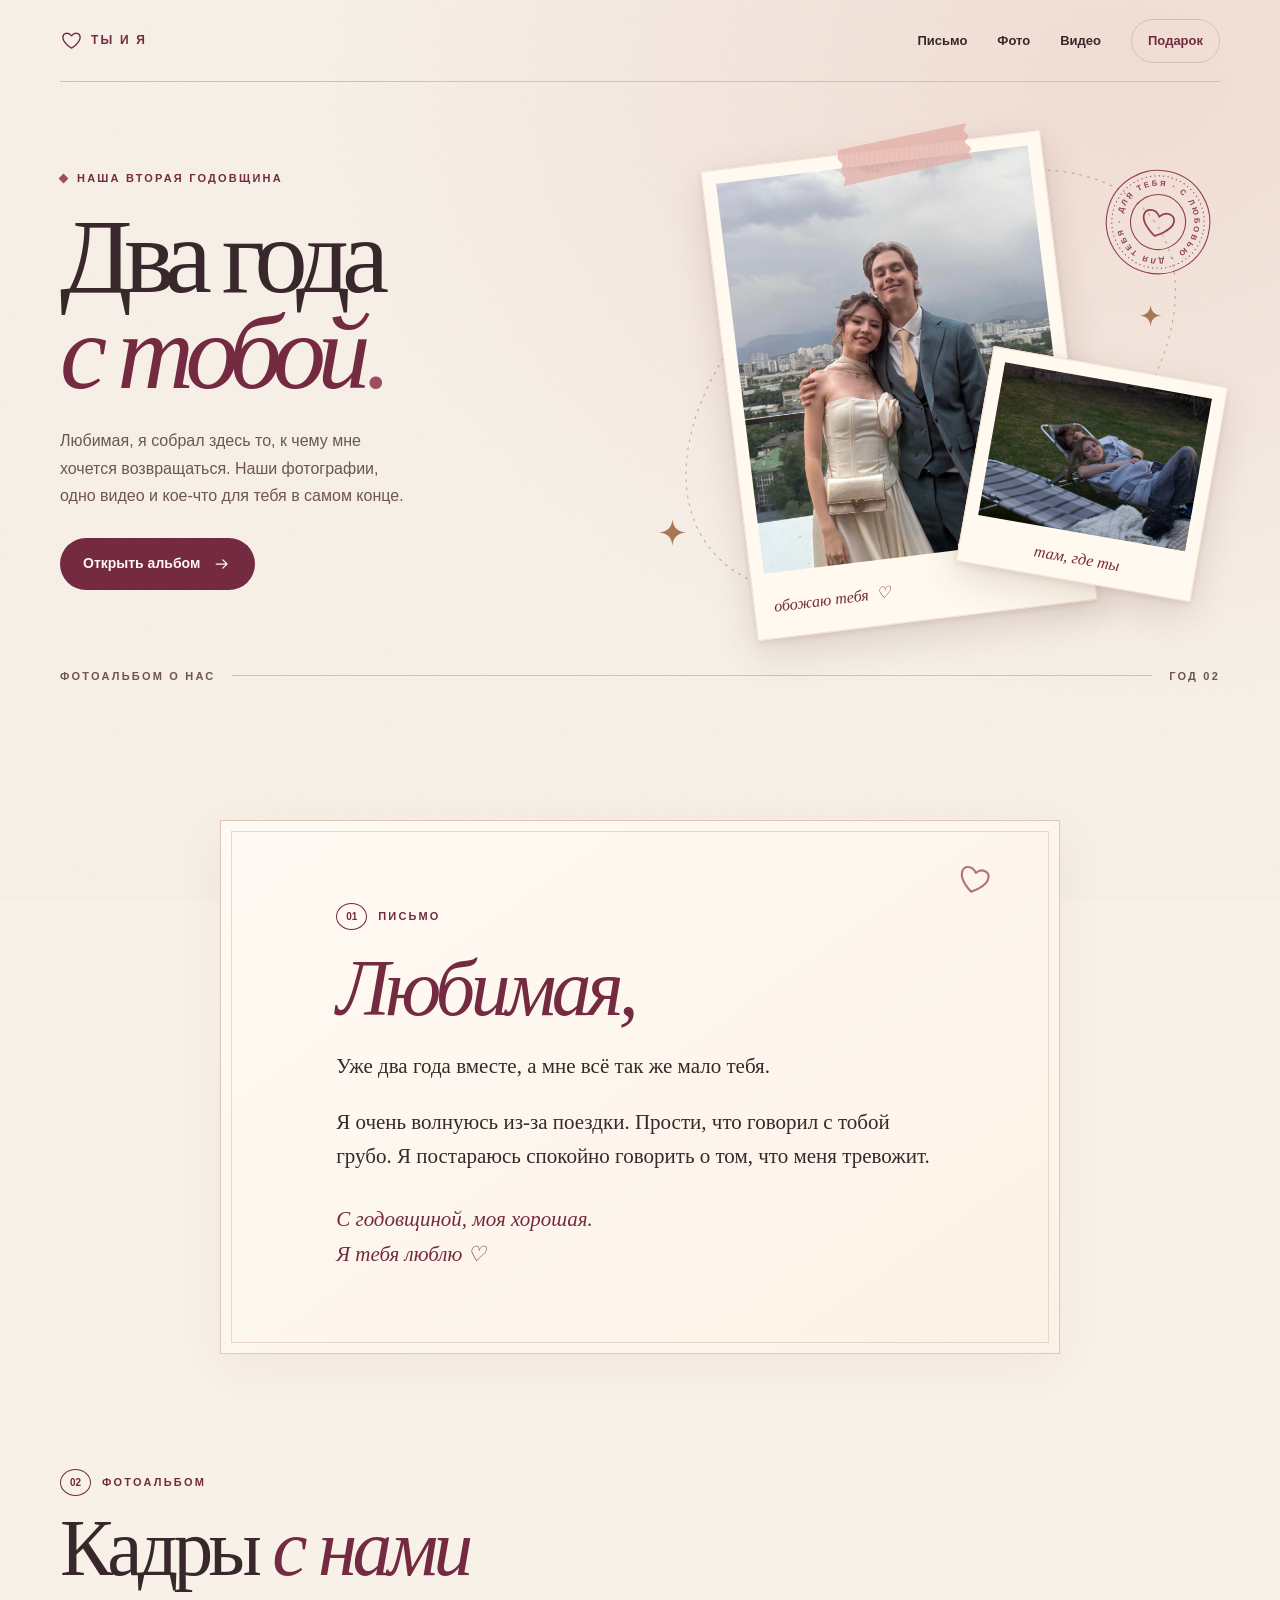
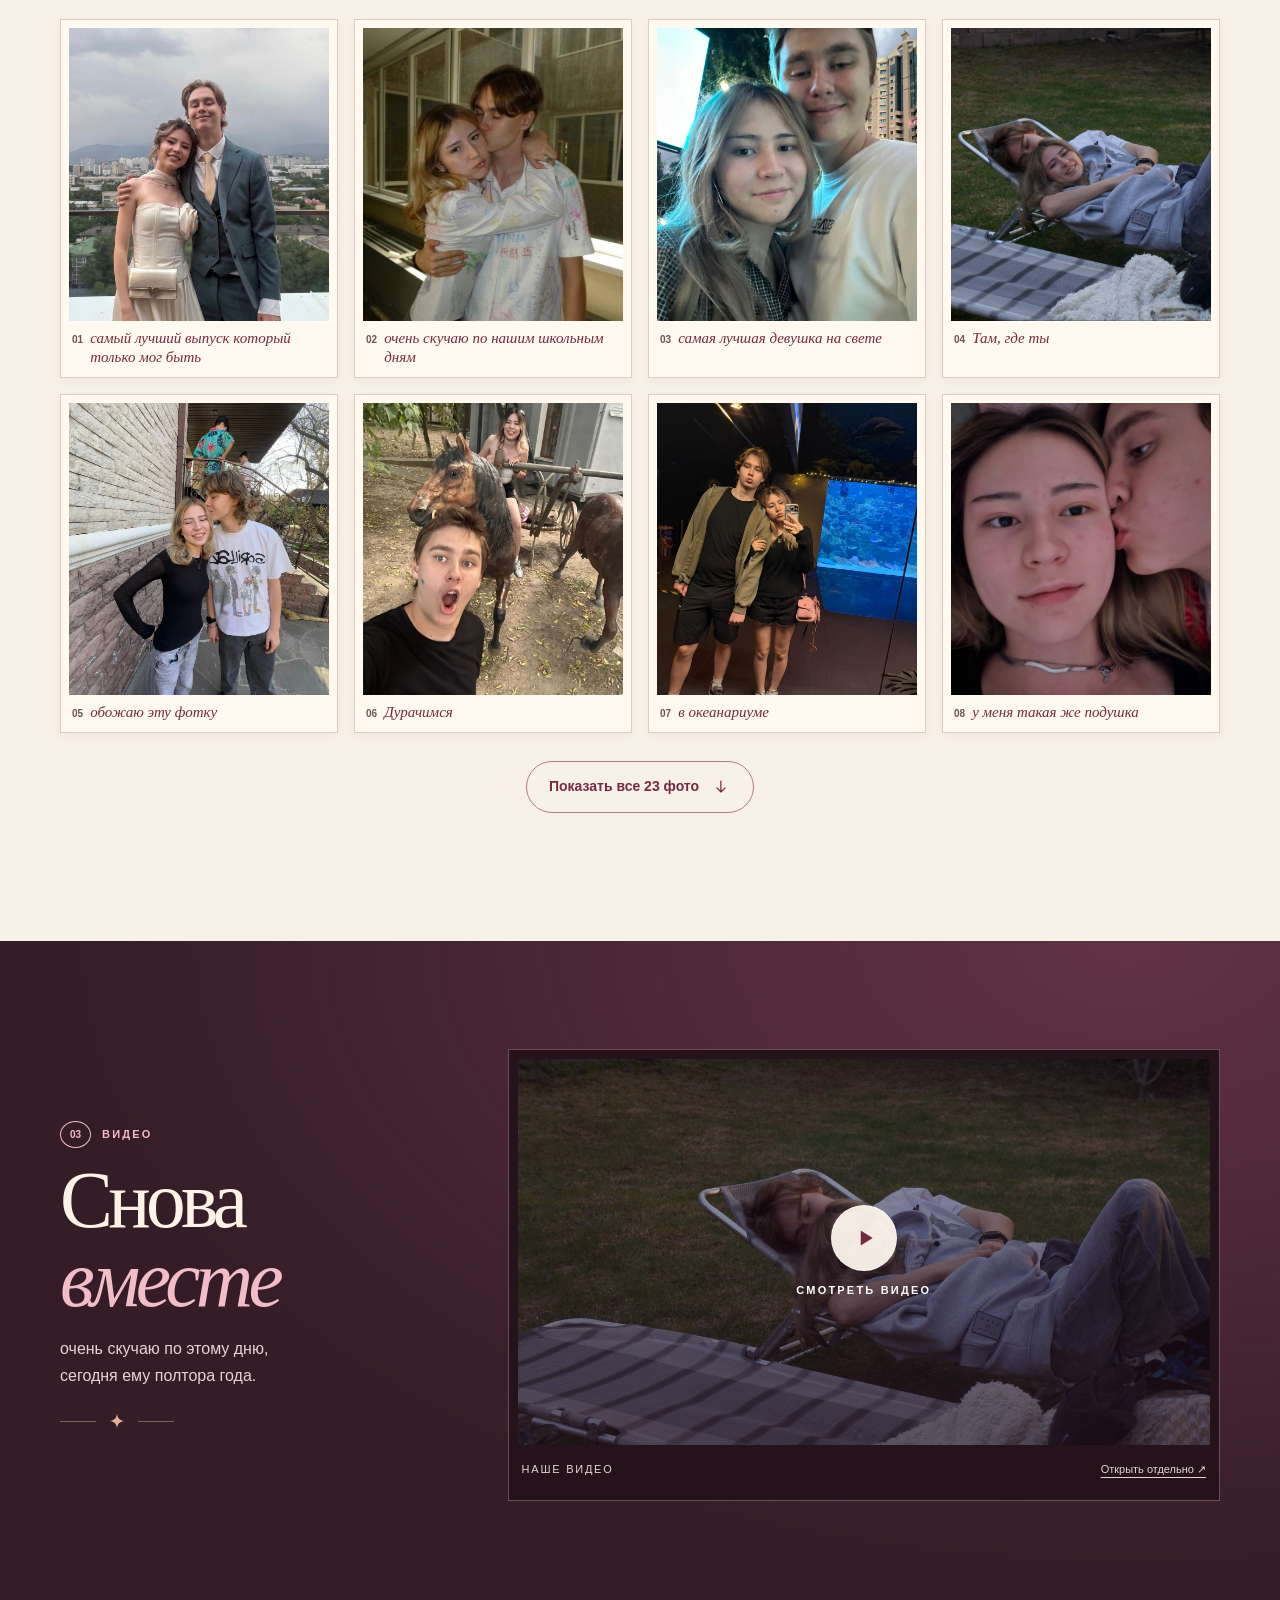
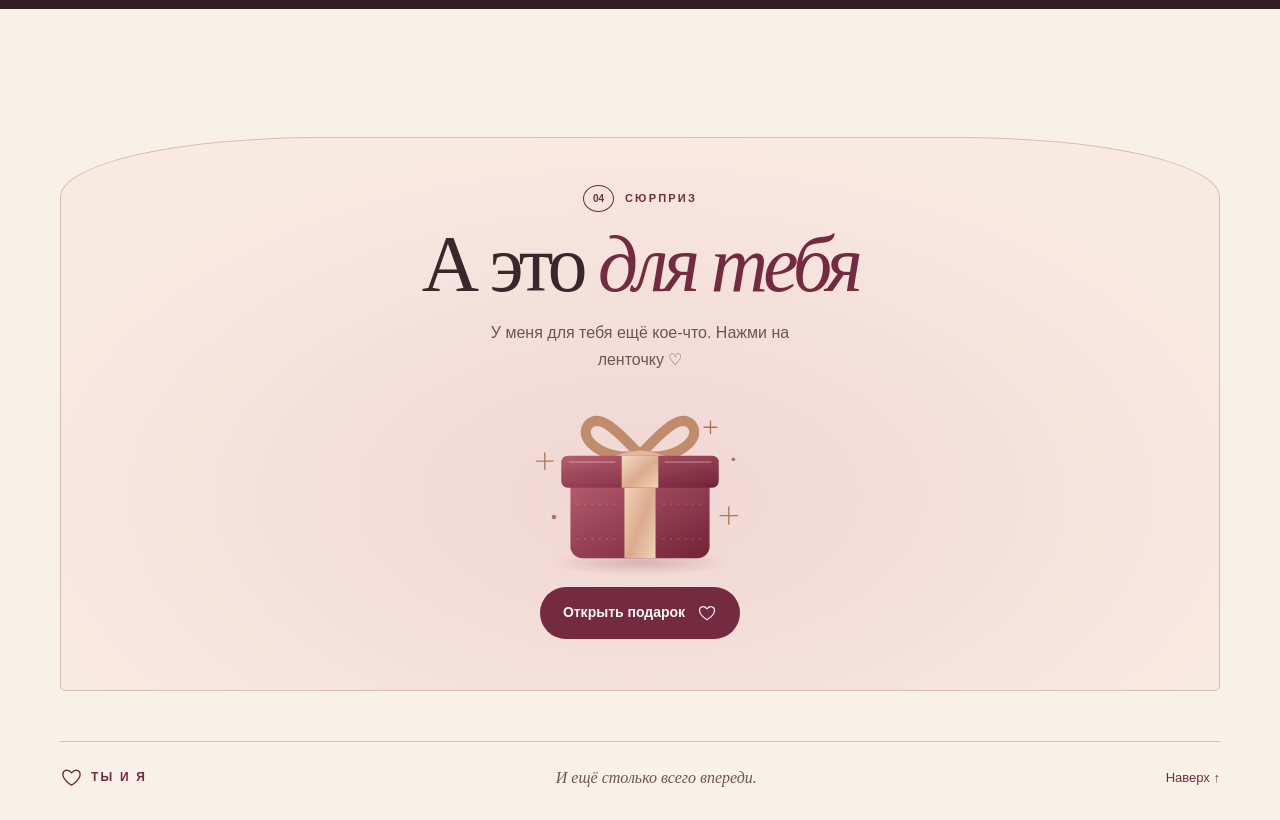
==== commit a3edc015: "Add files via upload" ====
--- a/index.html
+++ b/index.html
@@ -1,203 +1,169 @@
-<!DOCTYPE html>
+<!doctype html>
 <html lang="ru">
 <head>
-    <meta charset="UTF-8">
-    <meta name="viewport" content="width=device-width, initial-scale=1.0, maximum-scale=1.0, user-scalable=no">
-    <title>Психология Тест</title>
-    <style>
-        body { font-family: -apple-system, Helvetica, Arial, sans-serif; background: #f4f7f6; margin: 0; padding: 0; }
-        .header { position: sticky; top: 0; background: #ffffff; padding: 15px; text-align: center; border-bottom: 2px solid #ddd; z-index: 999; box-shadow: 0 2px 5px rgba(0,0,0,0.1); }
-        .score { font-size: 20px; font-weight: bold; color: #2ecc71; }
-        .progress { font-size: 14px; color: #7f8c8d; }
-        #quiz-container { max-width: 600px; margin: 20px auto; padding: 10px; }
-        .card { background: #fff; border-radius: 12px; padding: 20px; margin-bottom: 20px; box-shadow: 0 2px 10px rgba(0,0,0,0.05); }
-        .question { font-size: 18px; font-weight: 600; margin-bottom: 15px; color: #2c3e50; }
-        .btns { display: flex; flex-direction: column; gap: 10px; }
-        button { padding: 15px; border: 1px solid #dcdde1; border-radius: 8px; background: #fdfdfe; font-size: 15px; text-align: left; cursor: pointer; -webkit-tap-highlight-color: transparent; }
-        button.correct { background: #d4edda !important; border-color: #28a745 !important; color: #155724; font-weight: bold; }
-        button.wrong { background: #f8d7da !important; border-color: #dc3545 !important; color: #721c24; }
-        button:disabled { opacity: 1; pointer-events: none; }
-    </style>
+  <meta charset="utf-8">
+  <meta name="viewport" content="width=device-width, initial-scale=1, viewport-fit=cover">
+  <meta name="theme-color" content="#f8f1e8">
+  <meta name="robots" content="noindex, nofollow">
+  <meta name="description" content="Письмо, фотоальбом и маленький сюрприз на нашу вторую годовщину.">
+  <title>Два года с тобой ♡</title>
+  <link rel="icon" href="./heart.svg" type="image/svg+xml">
+  <link rel="stylesheet" href="./style.css">
+  <script src="./gift.js" defer></script>
+  <script src="./album.js" defer></script>
 </head>
-<body>
+<body id="top">
+  <svg class="symbols" xmlns="http://www.w3.org/2000/svg" aria-hidden="true">
+    <symbol id="heart" viewBox="0 0 24 24"><path d="M12 20S3 14.8 3 8.7C3 4 8.7 2.8 12 7.1 15.3 2.8 21 4 21 8.7 21 14.8 12 20 12 20Z" fill="none" stroke="currentColor" stroke-width="1.45" stroke-linecap="round" stroke-linejoin="round"/></symbol>
+    <symbol id="arrow" viewBox="0 0 24 24"><path d="M5 12h13m-5-5 5 5-5 5" fill="none" stroke="currentColor" stroke-width="1.5" stroke-linecap="round" stroke-linejoin="round"/></symbol>
+    <symbol id="spark" viewBox="0 0 30 30"><path d="M15 1c.7 8.5 4.8 13.1 14 14-9.2.9-13.3 5.5-14 14-.7-8.5-4.8-13.1-14-14 9.2-.9 13.3-5.5 14-14Z" fill="currentColor"/></symbol>
+  </svg>
+  <header class="site-header shell">
+    <a class="wordmark" href="#top"><svg aria-hidden="true"><use href="#heart"/></svg> ТЫ И Я</a>
+    <nav aria-label="Главы альбома">
+      <a href="#letter">Письмо</a>
+      <a href="#photos">Фото</a>
+      <a href="#film">Видео</a>
+      <a class="nav-gift" href="#gift">Подарок</a>
+    </nav>
+  </header>
+  <main>
+    <section class="hero shell" aria-labelledby="hero-title">
+      <div class="hero-copy">
+        <p class="eyebrow"><span class="tiny-diamond"></span> НАША ВТОРАЯ ГОДОВЩИНА</p>
+        <h1 id="hero-title">Два года<br><em>с тобой</em><span class="hero-period">.</span></h1>
+        <p class="hero-note">Любимая, я собрал здесь то, к чему мне хочется возвращаться. Наши фотографии, одно видео и кое-что для тебя в самом конце.</p>
+        <a class="button primary" href="#letter">Открыть альбом <svg aria-hidden="true"><use href="#arrow"/></svg></a>
+      </div>
+      <div class="hero-art">
+        <svg class="hero-orbit" viewBox="0 0 560 525" aria-hidden="true"><ellipse cx="280" cy="262" rx="275" ry="170" transform="rotate(-36 280 262)" fill="none" stroke="currentColor" stroke-dasharray="2 6" stroke-linecap="round"/></svg>
+        <span class="tape" aria-hidden="true"></span>
+        <figure class="cover-print">
+          <img src="./media/12-2.jpg" width="944" height="1280" alt="Мы обнимаемся на фоне города и гор" fetchpriority="high">
+          <figcaption>обожаю тебя <span aria-hidden="true">♡</span></figcaption>
+        </figure>
+        <figure class="side-print">
+          <img src="./media/12-1.jpg" width="1280" height="853" alt="Мы лежим в обнимку на шезлонге">
+          <figcaption>там, где ты</figcaption>
+        </figure>
+        <div class="stamp" aria-hidden="true">
+          <svg viewBox="0 0 100 100">
+            <defs><path id="stamp-circle" d="M50,50 m-33,0 a33,33 0 1,1 66,0 a33,33 0 1,1 -66,0"/></defs>
+            <circle cx="50" cy="50" r="47" fill="none" stroke="currentColor"/>
+            <circle cx="50" cy="50" r="42" fill="none" stroke="currentColor" stroke-dasharray="1 3"/>
+            <circle cx="50" cy="50" r="25" fill="none" stroke="currentColor"/>
+            <text><textPath href="#stamp-circle" textLength="200">ДЛЯ ТЕБЯ · С ЛЮБОВЬЮ · ДЛЯ ТЕБЯ · </textPath></text>
+            <path d="M50 63S36 55 36 47c0-7 9-9 14-2 5-7 14-5 14 2 0 8-14 16-14 16Z" fill="none" stroke="currentColor" stroke-width="1.6"/>
+          </svg>
+        </div>
+        <svg class="art-spark art-spark-one" viewBox="0 0 30 30" aria-hidden="true"><use href="#spark"/></svg>
+        <svg class="art-spark art-spark-two" viewBox="0 0 30 30" aria-hidden="true"><use href="#spark"/></svg>
+      </div>
+      <div class="folio"><span>ФОТОАЛЬБОМ О НАС</span><span class="folio-line"></span><span>ГОД 02</span></div>
+    </section>
 
-<div class="header">
-    <div class="score">Верно: <span id="c_count">0</span> / 119</div>
-    <div class="progress" id="p_text">Вопрос: 0 из 119</div>
-</div>
+    <section id="letter" class="letter-section shell">
+      <div class="letter reveal">
+        <div class="chapter"><span>01</span> ПИСЬМО</div>
+        <div class="letter-rule" aria-hidden="true"><svg><use href="#heart"/></svg></div>
+        <h2>Любимая,</h2>
+        <p>Уже два года вместе, а мне всё так же мало тебя.</p>
+        <p>Я очень волнуюсь из-за поездки. Прости, что говорил с тобой грубо. Я постараюсь спокойно говорить о том, что меня тревожит.</p>
+        <p class="signature">С годовщиной, моя хорошая.<br>Я тебя люблю <span aria-hidden="true">♡</span></p>
+      </div>
+    </section>
 
-<div id="quiz-container"></div>
+    <section id="photos" class="photos-section shell">
+      <div class="section-heading reveal">
+        <div>
+          <div class="chapter"><span>02</span> ФОТОАЛЬБОМ</div>
+          <h2>Кадры <em>с нами</em></h2>
+        </div>
+      </div>
+      <div class="photo-grid" id="photo-grid"></div>
+      <div class="photo-actions">
+        <button class="button outline" id="more-photos" aria-controls="photo-grid" aria-expanded="false" type="button">Показать все 23 фото <svg aria-hidden="true"><use href="#arrow"/></svg></button>
+      </div>
+    </section>
 
-<script>
-const raw = [
-    {q: "Social psychology is mainly concerned with:", a: ["Group-level structures", "Individual behaviour in social situations", "Genetic influences", "Brain structure"], c: 1},
-    {q: "Observing children’s playground behaviour without interfering is:", a: ["Laboratory", "Ethnography", "Naturalistic observation", "Archival"], c: 2},
-    {q: "When an individual relies on mental frameworks (overload):", a: ["Priming", "Schemas", "Heuristics", "Thin-slicing"], c: 1},
-    {q: "A physician diagnosing based on ease of recall (recent cases):", a: ["Status quo", "Anchoring", "Representative", "Availability heuristics"], c: 3},
-    {q: "Rosenthal & Jacobson bloomers study: primary reason for IQ gains?", a: ["Hard work", "Extra tutoring", "Teacher’s expectations", "Innate intelligence"], c: 2},
-    {q: "In correlational research, a correlation of –0.90 means:", a: ["Weak negative", "Strong negative", "No relationship", "Strong positive"], c: 1},
-    {q: "The variable that a researcher MANIPULATES is:", a: ["Dependent", "Independent", "Control", "Random"], c: 1},
-    {q: "“If only I studied harder, I could have passed!” is:", a: ["Anchoring", "Priming", "Counterfactual thinking", "Optimistic bias"], c: 2},
-    {q: "The self-fulfilling prophecy occurs when:", a: ["Beliefs change", "People confirm expectations", "Logic is used", "Emotions override"], c: 1},
-    {q: "A correlation value of +0.80 indicates:", a: ["Strong positive", "Weak negative", "No relationship", "Moderate inverse"], c: 0},
-    {q: "Ali’s quick assumption that a classmate is rude:", a: ["Controlled", "Automatic thinking", "Anchoring", "Counterfactual"], c: 1},
-    {q: "Which is NOT a basic channel of nonverbal communication?", a: ["Facial expression", "Eye contact", "Body posture", "Speaking"], c: 3},
-    {q: "“Encoding” in facial expression means:", a: ["Interpreting", "Suppressing", "Expressing nonverbal behaviours", "Display rules"], c: 2},
-    {q: "Thai lecturer vs American student eye contact:", a: ["Rude student", "Lecturer dislikes", "Culture norms differ", "No value"], c: 2},
-    {q: "Farah thinks a late colleague is irresponsible (traffic):", a: ["Self-serving", "Covariation", "Fundamental Attribution Error", "Consensus"], c: 2},
-    {q: "Student fails, others pass, student forgets everywhere:", a: ["High consensus", "Low consensus, low distinctiveness", "High consistency", "Low consistency"], c: 1},
-    {q: "Assuming attractive person is also kind/intelligent:", a: ["Correspondence", "Self-serving", "Implicit personality theory", "Consistency"], c: 2},
-    {q: "Fundamental Attribution Error tendency:", a: ["Situations", "Failures", "Overestimate personal / underestimate situational", "Situational"], c: 2},
-    {q: "Labeling lecturer unfriendly based on senior comment:", a: ["Controlled", "Schema activation", "Correlational", "Observation"], c: 1},
-    {q: "Priming refers to:", a: ["Rehearsing", "Recent experiences activating schemas", "Memories", "Stereotypes"], c: 1},
-    {q: "Toddler touches red mark in mirror:", a: ["Lack awareness", "Beginning of self-concept", "Social identity", "Interdependent"], c: 1},
-    {q: "Mei connected to her family:", a: ["Independent", "Interdependent self-view", "Verification", "Growth"], c: 1},
-    {q: "Comparing to top students for motivation:", a: ["Downward", "Upward social comparison", "Dissonance", "Tuning"], c: 1},
-    {q: "Joining study group and adopting style:", a: ["Impression", "Social tuning", "Stereotype threat", "Handicapping"], c: 1},
-    {q: "If I feel like stopping, I will take a break:", a: ["Ego depletion", "Implosive", "Implementation intention", "Extrinsic"], c: 2},
-    {q: "Rereading statement until it feels true:", a: ["Mere exposure effect", "Subliminal", "Instrumental", "Classical"], c: 0},
-    {q: "Adopting views due to praise:", a: ["Classical", "Observational", "Instrumental conditioning", "Dissonance"], c: 2},
-    {q: "Graphic images to discourage smoking:", a: ["Positive", "Fear arousal", "Classical", "Peripheral"], c: 1},
-    {q: "Praising one minority student but denying others:", a: ["Stereotype threat", "Tokenism", "Glass ceiling", "Shifting"], c: 1},
-    {q: "Woman CEO in crisis:", a: ["Glass ceiling", "Glass cliff", "Tokenism", "In-group bias"], c: 1},
-    {q: "He’s good for a woman:", a: ["Stereotype threat", "Dissonance", "Shifting standards", "Identity"], c: 2},
-    {q: "Poor math due to gender stereotypes:", a: ["Handicapping", "Stereotype threat", "Comparison", "Implicit"], c: 1},
-    {q: "Emphasizing rebel identity:", a: ["Comparison", "Distinctive identity", "Downward", "Illusory"], c: 1},
-    {q: "All Group X are lazy:", a: ["Discrimination", "Prejudice", "Stereotype", "Schema"], c: 2},
-    {q: "Amir family harmony:", a: ["Lina", "Amir (interdependent)", "Suri", "Hana"], c: 1},
-    {q: "Avoiding presentation due to flaws:", a: ["Introspection", "Awareness", "Avoidance due to negative self-awareness", "Impression"], c: 2},
-    {q: "Attitudes predict behavior when:", a: ["Weak", "Exposure", "Attitude accessibility is high", "Observational"], c: 2},
-    {q: "Reducing dissonance via justifications:", a: ["Behavior", "Attitude", "Adding consonant cognitions", "Trivialization"], c: 2},
-    {q: "Active harm discrimination:", a: ["Ignoring", "Avoiding", "Verbally attacking outgroup", "Hiring one"], c: 2},
-    {q: "Teenager joins group (no reward):", a: ["Classical", "Observational learning", "Handicapping", "Ego"], c: 1},
-    {q: "Triplett research:", a: ["Attitude", "Prejudice", "Social facilitation", "Attribution"], c: 2},
-    {q: "Schema is:", a: ["Mental frameworks", "Guessing", "Reflex", "Innate"], c: 0},
-    {q: "Automatic thinking is:", a: ["Slow", "Accurate", "Logical", "Fast and effortless"], c: 3},
-    {q: "Decoding is:", a: ["Interpreting cues", "Expressing", "Stereotypes", "Conflict"], c: 0},
-    {q: "Halo effect:", a: ["Attractive positive", "Look alike", "Personality", "Accurate"], c: 0},
-    {q: "Consensus is:", a: ["Common across people", "Across time", "Unique", "Internal"], c: 0},
-    {q: "Interdependent common in:", a: ["Western", "Individualistic", "Collectivistic", "Capitalistic"], c: 2},
-    {q: "Overjustification:", a: ["Rewards reduce intrinsic motivation", "Praise", "Overanalyze", "Easy"], c: 0},
-    {q: "Attitudes consist of:", a: ["Behavior", "Thoughts, feelings, behaviors", "Emotions", "Beliefs"], c: 1},
-    {q: "Mere exposure increases liking:", a: ["Logic", "Familiarity comfort", "Culture", "Load"], c: 1},
-    {q: "Dissonance is:", a: ["Shortcuts", "Inconsistency", "Thinking", "Biased"], c: 1},
-    {q: "Prejudice is:", a: ["Behavior", "Belief", "Negative attitude", "Instinct"], c: 2},
-    {q: "Stereotypes are:", a: ["Emotions", "Schemas", "Behaviors", "Reflexes"], c: 1},
-    {q: "Propinquity effect:", a: ["Opposites", "Social media", "Distance", "Closeness increases liking"], c: 3},
-    {q: "Companionate love:", a: ["Arousal", "Fear", "Deep affection intimacy", "Temporary"], c: 2},
-    {q: "Discrimination is:", a: ["Negative behavior", "Categorization", "Positive", "Norm"], c: 0},
-    {q: "Conformity:", a: ["Opposite", "Change due to group pressure", "Private", "Alone"], c: 1},
-    {q: "Compliance involves:", a: ["Indirect", "Direct request", "Unintentional", "Contagion"], c: 1},
-    {q: "Empathy-altruism helps because:", a: ["Rewards", "Pressure", "Genuinely care", "Dominate"], c: 2},
-    {q: "Bystander effect:", a: ["Fear", "Diffusion of responsibility", "Overconfidence", "Skill"], c: 1},
-    {q: "Aggression is:", a: ["Intentional harm", "Accidental", "Emotional", "Schema"], c: 0},
-    {q: "Asch study:", a: ["Informational", "Normative influence", "Loafing", "Deindividuation"], c: 1},
-    {q: "Frustration-aggression:", a: ["Sadness", "Sometimes aggression", "No connection", "Genetic"], c: 1},
-    {q: "Media violence:", a: ["Cooperation", "Fear", "IQ", "Aggressive cognition"], c: 3},
-    {q: "Social facilitation performance:", a: ["Difficult", "Large", "Dominant response correct", "Deindividuation"], c: 2},
-    {q: "Groupthink:", a: ["Debate", "Harmony overrides realistic decisions", "Minority", "Conflict"], c: 1},
-    {q: "Everyone does it habit:", a: ["Descriptive norm", "Private", "Moral", "Dissonance"], c: 0},
-    {q: "NOT component of empathy:", a: ["Concern", "Emotional", "Accuracy", "Sympathetic egoism"], c: 3},
-    {q: "Evaluation apprehension:", a: ["Loafing", "Private", "Dissonance", "Matches attitude only when not evaluated"], c: 3},
-    {q: "Informational influence copying:", a: ["Rejection", "Ambiguous task copying", "Punishment", "Pressure"], c: 1},
-    {q: "Rural helping:", a: ["Reduces overload", "Urban kinder", "Money", "Urban discourages"], c: 0},
-    {q: "Girls naturally kind:", a: ["Implicit", "Discrimination", "Gender stereotype", "Sexism"], c: 2},
-    {q: "Compliance via liking:", a: ["Scarcity", "Commitment", "Praise/Liking", "Reciprocity"], c: 2},
-    {q: "Less effort group task:", a: ["Facilitation", "Social loafing", "Groupthink", "Cohesion"], c: 1},
-    {q: "Foot-in-the-door:", a: ["Reciprocity", "Commitment and consistency", "Scarcity", "Fear"], c: 1},
-    {q: "Narcissists aggress:", a: ["Calm", "Empathetic", "Low", "Ego threatened"], c: 3},
-    {q: "Injunctive norm:", a: ["Most cheat", "Should not cheat", "Late", "Skip"], c: 1},
-    {q: "Compare when:", a: ["Information unavailable", "Confident", "No interest", "Isolated"], c: 0},
-    {q: "Reciprocity survival:", a: ["Like", "Increases survival", "Emotions", "Demand"], c: 1},
-    {q: "Social exchange help:", a: ["Costs > Benefits", "Benefits > Costs", "Threatened", "Forced"], c: 1},
-    {q: "Visible name tag:", a: ["Contagion", "Conformity", "Deindividuation", "Symbolic"], c: 2},
-    {q: "High entitativity:", a: ["Strangers", "Friends shared goals", "Anonymous", "Coworkers"], c: 1},
-    {q: "NOT reduce aggression:", a: ["Empathy", "Humor", "Distraction", "Alcohol"], c: 3},
-    {q: "Group polarization:", a: ["Hide", "Extreme", "Shared arguments strengthen", "Cohesion"], c: 2},
-    {q: "Parents approve:", a: ["Normative", "Symbolic social influence", "Informational", "Consistency"], c: 1},
-    {q: "Deindividuation anonymity:", a: ["Accountability", "Anonymity", "Evaluation", "Small"], c: 1},
-    {q: "Prosocial models:", a: ["Darkness", "Exclusion", "Prosocial role models", "Crowding"], c: 2},
-    {q: "Men help more:", a: ["Caregiving", "Nurturing", "Physical risk", "Relative"], c: 2},
-    {q: "Negative feedback:", a: ["Dissonance", "Aggression", "Empathy", "Trust"], c: 1},
-    {q: "Preoccupied attachment:", a: ["Secure", "Preoccupied", "Dismissing", "Fearful"], c: 1},
-    {q: "Dislike intensifies:", a: ["Initial dislike strong", "Repeated", "Unpredictable", "Attraction"], c: 0},
-    {q: "Dissonance decision:", a: ["Trivial", "Familiar", "Decision important", "Weak"], c: 2},
-    {q: "Social validation donating:", a: ["Private", "Donating because others do", "Handicapping", "Dissonance"], c: 1},
-    {q: "Social loafing identifiable:", a: ["Individual effort identifiable", "Large", "Boring", "Diffused"], c: 0},
-    {q: "Happy people success:", a: ["Anger", "Indifference", "Positive feelings", "Anxiety"], c: 2},
-    {q: "Groupthink outside opinions:", a: ["Isolating", "Directive", "Outside opinions", "Punishing"], c: 2},
-    {q: "Heat arousal:", a: ["Mood", "Arousal irritability up", "Social", "Inhibition"], c: 1},
-    {q: "Team silent flawed:", a: ["Polarization", "Deindividuation", "Groupthink", "Loafing"], c: 2},
-    {q: "Associated affect friend:", a: ["Laugh harder beside friend", "Direct", "Priming", "Perception"], c: 0},
-    {q: "Pluralistic smoke:", a: ["Calm smoke looking", "Informational", "Descriptive", "Normative"], c: 0},
-    {q: "Watched poor performance:", a: ["Apprehension", "Incorrect dominant response", "Loafing", "Cohesion"], c: 1},
-    {q: "Dissonance justifications:", a: ["Trivialization", "Adding consonant cognitions", "Change", "Handicapping"], c: 1},
-    {q: "Self-fulfilling boys:", a: ["Threat", "Self-fulfilling prophecy", "Hostile", "Implicit"], c: 1},
-    {q: "Group symptoms agree:", a: ["Power", "Exchange", "Equity", "Groupthink symptoms"], c: 3},
-    {q: "Charity video:", a: ["Peripheral route", "Central", "Fear", "Normative"], c: 0},
-    {q: "Victim aggression student:", a: ["Self-serving", "Dissonance", "Learned", "Victim-precipitated"], c: 3},
-    {q: "Rahim witness:", a: ["No diffusion", "Fear", "Pure", "Egoistic"], c: 0},
-    {q: "Friends cheer:", a: ["Normative influence", "Loafing", "Helper", "Informational"], c: 0},
-    {q: "Scarcity two left:", a: ["Reciprocity", "Only two left", "Commitment", "Validation"], c: 1},
-    {q: "Upward excel:", a: ["Downward", "Classmates excel", "Deindividuation", "Superiority"], c: 1},
-    {q: "Siti ignores:", a: ["Siti ignores harassment", "Contagion", "Priming", "Overload"], c: 0},
-    {q: "Transformational leader:", a: ["Authoritarian", "Transactional", "Laissez-faire", "Transformational"], c: 3},
-    {q: "Competitive Rashid:", a: ["Personality", "Rashid donates publicly", "Empathy", "Relief"], c: 1},
-    {q: "Rumors indirect:", a: ["Direct", "Spreading rumors", "Reactive", "Instrumental"], c: 1},
-    {q: "Informational evidence:", a: ["Changes via scientific evidence", "Normative", "Validation", "Symbolic"], c: 0},
-    {q: "Sabotage instrumental:", a: ["Hostile", "Sabotages work", "Compassionate", "Indirect"], c: 1},
-    {q: "Minimizing open:", a: ["Polarization", "Minimizing groupthink", "Conflict", "Loafing"], c: 1},
-    {q: "Stress comparison:", a: ["Exchange", "Psycho", "Socio", "Social comparison"], c: 3},
-    {q: "Hitting pillow copy:", a: ["Catharsis", "Social learning", "Drive", "Empathy"], c: 1},
-    {q: "Happy tutor:", a: ["Positive mood", "Negative", "Obligation", "Informational"], c: 0},
-    {q: "Stranger joy:", a: ["Altruism", "Relief", "Instrumental", "Empathic joy hypothesis"], c: 3},
-    {q: "Outsider hostile:", a: ["Social identity threat", "Polarization", "Frustration", "Discrepancy"], c: 0},
-    {q: "Self-efficacy entrepreneur:", a: ["Locus", "Self-efficacy", "Identity", "Compassion"], c: 1},
-    {q: "Refusal modeling:", a: ["Disobedient modeling", "Conditioning", "Groupthink", "Conformity"], c: 0},
-    {q: "Masks deindividuation:", a: ["Deindividuation", "Entitativity", "Failure", "Reactance"], c: 0},
-    {q: "Rina empathy:", a: ["Concern", "Emotional empathy", "Accuracy", "Load"], c: 1},
-    {q: "Pool transactive:", a: ["Loafing", "Transactive memory", "Normative", "Contagion"], c: 1}
-];
+    <section id="film" class="film-section">
+      <div class="film-inner shell">
+        <div class="film-copy reveal">
+          <div class="chapter"><span>03</span> ВИДЕО</div>
+          <h2>Снова <em>вместе</em></h2>
+          <p>очень скучаю по этому дню, сегодня ему полтора года.</p>
+          <div class="film-divider" aria-hidden="true"><svg><use href="#spark"/></svg></div>
+        </div>
+        <figure class="film-frame reveal">
+          <div class="player">
+            <video id="our-video" controls playsinline webkit-playsinline preload="none" width="832" height="464" aria-label="Наше видео">
+              <source src="./media/our-video.mp4" type="video/mp4">
+              <a href="./media/our-video.mp4">Открыть видео</a>
+            </video>
+            <button id="play-film" class="film-cover" type="button" aria-label="Воспроизвести наше видео" hidden>
+              <img src="./media/12-1.jpg" width="1280" height="853" alt="" loading="lazy">
+              <span class="play-icon"><svg viewBox="0 0 24 24" aria-hidden="true"><path d="m9 5 11 7-11 7Z" fill="currentColor"/></svg></span>
+              <span class="play-label">СМОТРЕТЬ ВИДЕО</span>
+            </button>
+          </div>
+          <figcaption><span>НАШЕ ВИДЕО</span><a href="./media/our-video.mp4" target="_blank" rel="noopener">Открыть отдельно ↗</a></figcaption>
+        </figure>
+      </div>
+    </section>
 
-let c_scr = 0, a_scr = 0;
-const cont = document.getElementById('quiz-container');
+    <section id="gift" class="gift-section shell">
+      <div class="gift-stage reveal">
+        <div class="chapter"><span>04</span> СЮРПРИЗ</div>
+        <h2>А это <em>для тебя</em></h2>
+        <p>У меня для тебя ещё кое-что. Нажми на ленточку ♡</p>
+        <button class="gift-button" id="unwrap" type="button" aria-controls="gift-note" aria-expanded="false">
+          <svg class="gift-box" viewBox="0 0 260 228" aria-hidden="true">
+            <defs>
+              <linearGradient id="box-paper" x2="1" y2="1" gradientUnits="objectBoundingBox"><stop stop-color="#b75d71"/><stop offset="1" stop-color="#722238"/></linearGradient>
+              <linearGradient id="box-ribbon" x2="1" y2="1" gradientUnits="objectBoundingBox"><stop stop-color="#f4dac2"/><stop offset=".55" stop-color="#dbab8c"/><stop offset="1" stop-color="#f1d1b6"/></linearGradient>
+              <radialGradient id="box-shadow"><stop stop-color="#813245" stop-opacity=".23"/><stop offset="1" stop-color="#813245" stop-opacity="0"/></radialGradient>
+            </defs>
+            <ellipse cx="130" cy="204" rx="100" ry="14" fill="url(#box-shadow)"/>
+            <path d="M54 111h152v75a13 13 0 0 1-13 13H67a13 13 0 0 1-13-13Z" fill="url(#box-paper)"/>
+            <path d="M113 109h34v90h-34Z" fill="url(#box-ribbon)"/>
+            <path d="M61 140h44m50 0h44M61 178h44m50 0h44" stroke="#f9ddd2" stroke-opacity=".31" stroke-dasharray="2 6"/>
+            <g class="gift-lid">
+              <path d="M130 86C111 67 86 37 73 54 61 72 98 95 130 86Zm0 0c19-19 44-49 57-32 12 18-25 41-57 32Z" fill="none" stroke="#c18b6d" stroke-width="11" stroke-linecap="round"/>
+              <path d="M130 86c-22 2-44 10-48 27m48-27c22 2 44 10 48 27" fill="none" stroke="#e4b79a" stroke-width="9" stroke-linecap="round"/>
+              <rect x="44" y="87" width="172" height="35" rx="7" fill="url(#box-paper)"/>
+              <path d="M110 87h40v35h-40Z" fill="url(#box-ribbon)"/>
+              <path d="M52 94h51m54 0h51" stroke="#ffe2d7" stroke-opacity=".55"/>
+            </g>
+            <path d="M26 84v18m-9-9h18m192 50v19m-9.5-9.5h19M207 49v14m-7-7h14" stroke="#ab785f" stroke-width="1.5" stroke-linecap="round"/>
+            <circle cx="36" cy="154" r="2.5" fill="#b27462"/>
+            <circle cx="232" cy="91" r="2" fill="#b27462"/>
+          </svg>
+          <span class="button primary gift-action">Открыть подарок <svg aria-hidden="true"><use href="#heart"/></svg></span>
+        </button>
+        <div id="confetti" aria-hidden="true"></div>
+        <div id="gift-note" class="gift-note" hidden>
+          <div class="gift-note-icon" aria-hidden="true">♡</div>
+          <p class="gift-note-title" tabindex="-1">С годовщиной, любимая!</p>
+          <p id="gift-message">Обнимаю тебя крепко. Скорее бы увидеться ♡</p>
+          <a id="gift-link" class="button primary" target="_blank" rel="noopener noreferrer" hidden>Перейти к подарку <svg aria-hidden="true"><use href="#arrow"/></svg></a>
+        </div>
+      </div>
+    </section>
+  </main>
+  <footer class="site-footer shell">
+    <a class="wordmark" href="#top"><svg aria-hidden="true"><use href="#heart"/></svg> ТЫ И Я</a>
+    <span>И ещё столько всего впереди.</span>
+    <a class="back-top" href="#top">Наверх ↑</a>
+  </footer>
 
-function shuf(arr) {
-    for (let i = arr.length - 1; i > 0; i--) {
-        const j = Math.floor(Math.random() * (i + 1));
-        [arr[i], arr[j]] = [arr[j], arr[i]];
-    }
-}
-
-function start() {
-    shuf(raw);
-    raw.forEach((item, i) => {
-        const div = document.createElement('div');
-        div.className = 'card';
-        div.innerHTML = `<div class="question">${i+1}. ${item.q}</div>
-            <div class="btns">
-                ${item.a.map((o, idx) => `<button onclick="ans(${idx},${item.c},this)">${o}</button>`).join('')}
-            </div>`;
-        cont.appendChild(div);
-    });
-}
-
-window.ans = (sel, cor, btn) => {
-    const bs = btn.parentElement.querySelectorAll('button');
-    bs.forEach(b => b.disabled = true);
-    if(sel === cor) {
-        btn.classList.add('correct');
-        c_scr++;
-    } else {
-        btn.classList.add('wrong');
-        bs[cor].classList.add('correct');
-    }
-    a_scr++;
-    document.getElementById('c_count').innerText = c_scr;
-    document.getElementById('p_text').innerText = "Вопрос: " + a_scr + " из 119";
-};
-
-start();
-</script>
+  <dialog id="photo-viewer" aria-label="Просмотр фотографии">
+    <div class="viewer-bar"><span id="photo-count" aria-live="polite"></span><button type="button" id="close-photo" aria-label="Закрыть фото" autofocus>×</button></div>
+    <div class="viewer-body" id="viewer-swipe">
+      <button class="viewer-arrow" id="previous-photo" aria-label="Предыдущее фото" type="button">‹</button>
+      <img id="viewer-image" alt="">
+      <button class="viewer-arrow" id="next-photo" aria-label="Следующее фото" type="button">›</button>
+    </div>
+    <p id="viewer-caption"></p>
+  </dialog>
 </body>
 </html>
--- a/style.css
+++ b/style.css
@@ -0,0 +1,326 @@
+:root {
+  color-scheme: light;
+  --paper: #f8f1e8;
+  --ink: #38272b;
+  --soft: #6e5455;
+  --wine: #742a40;
+  --rose: #9b4e61;
+  --rule: #d8beb1;
+  --cream: #fff8ef;
+  --serif: Georgia, "Times New Roman", serif;
+  --sans: -apple-system, BlinkMacSystemFont, "Segoe UI", sans-serif;
+  --ease: cubic-bezier(.2,.75,.28,1);
+}
+
+*, *::before, *::after { box-sizing: border-box; }
+html { scroll-behavior: smooth; }
+body {
+  margin: 0;
+  color: var(--ink);
+  font: 16px/1.65 var(--sans);
+  background: radial-gradient(ellipse 800px 620px at 88% 2%, #f2ddd4, transparent), var(--paper);
+  -webkit-text-size-adjust: 100%;
+}
+body::before {
+  content: "";
+  position: fixed;
+  z-index: -1;
+  inset: 0;
+  background: url("data:image/svg+xml,%3Csvg xmlns='http://www.w3.org/2000/svg' width='150' height='150'%3E%3Cfilter id='n'%3E%3CfeTurbulence type='fractalNoise' baseFrequency='.82' numOctaves='3' stitchTiles='stitch'/%3E%3C/filter%3E%3Cpath d='M0 0h150v150H0z' opacity='.29' filter='url(%23n)'/%3E%3C/svg%3E");
+  opacity: .23;
+  pointer-events: none;
+}
+::selection { background: #efd2d6; color: var(--wine); }
+[hidden] { display: none !important; }
+.symbols { position: absolute; width: 0; height: 0; overflow: hidden; }
+.shell { width: calc(100% - 72px); max-width: 1160px; margin-inline: auto; }
+section[id] { scroll-margin-top: 24px; }
+a { color: inherit; text-decoration: none; }
+button { font: inherit; color: inherit; cursor: pointer; }
+button, a { -webkit-tap-highlight-color: rgba(116,42,64,.12); }
+:focus-visible { outline: 2px solid currentColor; outline-offset: 5px; }
+h1, h2, p, figure { margin: 0; }
+img { display: block; max-width: 100%; }
+svg { display: block; }
+
+.site-header {
+  min-height: 82px;
+  display: flex;
+  justify-content: space-between;
+  align-items: center;
+  gap: 14px;
+  border-bottom: 1px solid var(--rule);
+}
+.wordmark {
+  display: inline-flex;
+  align-items: center;
+  gap: 8px;
+  min-height: 44px;
+  color: var(--wine);
+  font-size: 12px;
+  font-weight: 750;
+  letter-spacing: .18em;
+  white-space: nowrap;
+}
+.wordmark svg { width: 23px; height: 23px; }
+.site-header nav { display: flex; align-items: center; gap: 30px; font-size: 13px; font-weight: 550; }
+.site-header nav a { display: inline-flex; align-items: center; min-height: 44px; }
+.site-header nav a:hover { color: var(--rose); }
+.site-header .nav-gift { padding-inline: 16px; color: var(--wine); border: 1px solid var(--rule); border-radius: 40px; }
+
+.hero {
+  display: grid;
+  grid-template-columns: .98fr 1.02fr;
+  align-items: center;
+  column-gap: 24px;
+  padding-top: 38px;
+}
+.hero-copy { padding: 28px 0 36px; position: relative; z-index: 2; }
+.eyebrow, .chapter, .folio, .play-label {
+  font-size: 11px;
+  font-weight: 750;
+  letter-spacing: .2em;
+}
+.eyebrow { display: flex; align-items: center; gap: 10px; color: var(--wine); }
+.tiny-diamond { width: 7px; height: 7px; transform: rotate(45deg); background: var(--rose); }
+h1, h2 { font-family: var(--serif); font-weight: 400; }
+h1 { font-size: clamp(68px, 8.3vw, 130px); line-height: .9; letter-spacing: -.078em; margin: 22px 0 26px; }
+h1 em, h2 em { font-weight: 400; color: var(--wine); }
+.hero-period { color: var(--rose); }
+.hero-note { max-width: 355px; color: var(--soft); line-height: 1.73; }
+.button {
+  display: inline-flex;
+  align-items: center;
+  justify-content: center;
+  gap: 12px;
+  min-height: 52px;
+  padding: 11px 22px;
+  border: 1px solid transparent;
+  border-radius: 60px;
+  font-size: 14px;
+  font-weight: 650;
+  line-height: 1.4;
+  transition: background .25s, color .25s, transform .25s var(--ease);
+}
+.button svg { width: 20px; height: 20px; flex: 0 0 auto; }
+.button:hover { transform: translateY(-2px); }
+.primary { background: var(--wine); color: #fff8f3; }
+.primary:hover { background: #5c2031; }
+.primary:focus-visible { outline-color: var(--wine); }
+.outline { background: transparent; color: var(--wine); border-color: #b07d86; }
+.outline:hover { background: #f0dce0; }
+.hero-copy .button { margin-top: 28px; }
+
+.hero-art { position: relative; isolation: isolate; width: 100%; aspect-ratio: 1.1; }
+.hero-orbit { position: absolute; inset: 0; width: 100%; height: 100%; color: #ab7666; opacity: .62; }
+.cover-print, .side-print {
+  position: absolute;
+  padding: 2.2% 2.2% 1.2%;
+  background: #fff9ef;
+  border: 1px solid #f1e3d4;
+  box-shadow: 0 13px 38px #59302529, 0 2px 7px #5930251c;
+}
+.cover-print { top: 5.5%; left: 15%; width: 59%; transform: rotate(-7deg); z-index: 1; }
+.cover-print img, .side-print img { width: 100%; height: auto; object-fit: cover; }
+.cover-print img { aspect-ratio: 4/5; object-position: 50% 49%; }
+.cover-print figcaption, .side-print figcaption { color: var(--wine); font: italic clamp(10px, 1.26vw, 17px)/1.1 var(--serif); padding: 8% 2% 5%; }
+.cover-print figcaption span { margin-left: 4px; }
+.side-print { width: 41%; right: 1.7%; bottom: 12%; z-index: 2; transform: rotate(10deg); }
+.side-print img { aspect-ratio: 1.35; object-position: 62% 50%; }
+.side-print figcaption { padding: 8% 2% 3%; text-align: center; }
+.tape {
+  position: absolute;
+  top: 3%;
+  left: 34%;
+  width: 23%;
+  height: 7%;
+  z-index: 3;
+  transform: rotate(-12deg);
+  background: repeating-linear-gradient(100deg, #ba746839 0 2px, #e3a9a397 2px 5px), #edc2b980;
+  clip-path: polygon(2% 0,100% 2%,97% 20%,100% 37%,96% 51%,100% 72%,97% 82%,99% 98%,0 100%,3% 80%,0 62%,3% 42%,0 24%);
+}
+.stamp { position: absolute; z-index: 3; top: 9%; right: 1.3%; width: 19%; transform: rotate(14deg); color: #8e4055; }
+.stamp text { fill: currentColor; font: 7px var(--sans); font-weight: 750; }
+.art-spark { position: absolute; width: 5%; color: #a87855; }
+.art-spark-one { bottom: 19%; left: 3%; }
+.art-spark-two { top: 35%; right: 10%; width: 4%; }
+.folio { grid-column: 1 / -1; display: flex; align-items: center; gap: 17px; padding: 20px 0; color: var(--soft); }
+.folio-line { flex: 1; height: 1px; background: var(--rule); }
+
+.letter-section { padding: clamp(54px, 9vw, 118px) 0; }
+.letter {
+  position: relative;
+  max-width: 840px;
+  margin: auto;
+  padding: clamp(36px, 6.7vw, 82px) clamp(28px, 9vw, 120px);
+  background: linear-gradient(145deg, #fffaf3, #fcf2e7);
+  box-shadow: 0 13px 46px #5930250d;
+  border: 1px solid #dfc8b8;
+}
+.letter::before { content: ""; position: absolute; inset: 10px; border: 1px solid #e9d8c9; pointer-events: none; }
+.chapter { display: flex; gap: 11px; align-items: center; color: var(--wine); line-height: 1.3; }
+.chapter span { display: inline-grid; place-items: center; height: 27px; width: 31px; border: 1px solid currentColor; border-radius: 100%; font-size: 10px; letter-spacing: 0; }
+.letter-rule { position: absolute; top: 41px; right: 8%; color: #b4747d; }
+.letter-rule svg { width: 36px; height: 36px; transform: rotate(14deg); }
+h2 { font-size: clamp(46px, 6.2vw, 83px); line-height: 1; letter-spacing: -.059em; }
+.letter h2 { color: var(--wine); font-style: italic; margin: 19px 0 21px; }
+.letter p { font-family: var(--serif); font-size: clamp(17px, 2.2vw, 21px); line-height: 1.63; }
+.letter p + p { margin-top: 1em; }
+.letter .signature { font-style: italic; color: var(--wine); margin-top: 1.4em; }
+
+.photos-section { padding-bottom: clamp(70px, 10vw, 135px); }
+.section-heading { display: flex; align-items: end; justify-content: space-between; gap: 28px; margin-bottom: 31px; }
+.section-heading h2, .film-copy h2, .gift-stage h2 { margin-top: 13px; }
+.section-heading p { max-width: 300px; color: var(--soft); }
+.photo-grid { display: grid; grid-template-columns: repeat(4, minmax(0, 1fr)); gap: 16px; }
+.photo-card {
+  width: 100%;
+  min-width: 0;
+  padding: 8px 8px 7px;
+  text-align: left;
+  background: #fff9f0;
+  border: 1px solid #e1cbbd;
+  box-shadow: 0 4px 12px #5930250b;
+  transition: transform .3s var(--ease), box-shadow .3s;
+}
+.photo-card:hover { transform: translateY(-4px); box-shadow: 0 9px 24px #59302520; }
+.photo-card img { width: 100%; aspect-ratio: 4/4.5; object-fit: cover; background: #ecdcd0; }
+.photo-caption { display: flex; align-items: baseline; gap: 7px; padding: 8px 3px 2px; font: italic 15px/1.3 var(--serif); color: var(--wine); }
+.photo-index { color: var(--soft); font: 650 10px var(--sans); }
+.photo-actions { display: flex; justify-content: center; margin-top: 28px; }
+.photo-actions svg { transform: rotate(90deg); }
+.photo-actions [aria-expanded="true"] svg { transform: rotate(-90deg); }
+
+.film-section {
+  padding: clamp(64px, 9vw, 108px) 0;
+  color: #fff3e7;
+  background: radial-gradient(ellipse at 88% 0%, #623245, transparent 68%), #341d27;
+}
+.film-inner { display: grid; grid-template-columns: .7fr 1.3fr; align-items: center; gap: clamp(25px, 5vw, 72px); }
+.film-copy .chapter, .film-copy em { color: #f0bdc8; }
+.film-copy p { max-width: 265px; color: #e8d3d6; margin-top: 17px; }
+.film-divider { display: flex; align-items: center; gap: 13px; color: #e2b39a; margin-top: 24px; }
+.film-divider::before, .film-divider::after { content: ""; width: 36px; height: 1px; background: currentColor; opacity: .45; }
+.film-divider svg { width: 16px; height: 16px; }
+.film-frame { padding: 9px; background: #24131b; border: 1px solid #b7868f80; }
+.player { position: relative; aspect-ratio: 832 / 464; background: #1d1016; }
+.player video { display: block; width: 100%; height: 100%; background: #1d1016; }
+.film-cover { position: absolute; inset: 0; width: 100%; height: 100%; display: grid; align-content: center; justify-items: center; gap: 10px; border: 0; overflow: hidden; color: white; background: #321d25; }
+.film-cover img { position: absolute; width: 100%; height: 100%; inset: 0; object-fit: cover; object-position: 50% 43%; }
+.film-cover::after { content: ""; position: absolute; inset: 0; background: linear-gradient(transparent, #26101c80), #2f13223b; }
+.play-icon, .play-label { position: relative; z-index: 1; }
+.play-icon { display: grid; place-items: center; width: 66px; height: 66px; border: 1px solid #fff8; border-radius: 50%; background: #fff9efed; color: var(--wine); transition: transform .25s var(--ease); }
+.play-icon svg { width: 26px; height: 26px; }
+.film-cover:hover .play-icon { transform: scale(1.1); }
+.film-frame figcaption { display: flex; align-items: center; justify-content: space-between; gap: 10px; color: #e8d3d6; padding: 2px 4px 0; font-size: 11px; }
+.film-frame figcaption span { letter-spacing: .16em; }
+.film-frame figcaption a { min-height: 44px; display: inline-flex; align-items: center; text-decoration: underline; text-underline-offset: 4px; }
+
+.gift-section { padding: clamp(65px, 10vw, 128px) 0 50px; text-align: center; }
+.gift-stage {
+  position: relative;
+  isolation: isolate;
+  padding: 47px 16px 48px;
+  background: radial-gradient(ellipse 56% 66% at 50% 65%, #f0d6d4, transparent), #f8e9e1;
+  border: 1px solid var(--rule);
+  border-radius: 260px 260px 5px 5px / 60px 60px 5px 5px;
+}
+.gift-stage > .chapter { justify-content: center; }
+.gift-stage > p { color: var(--soft); margin: 16px auto 0; max-width: 310px; }
+.gift-button { display: flex; flex-direction: column; align-items: center; gap: 2px; border: 0; border-radius: 20px; background: transparent; margin: 0 auto; padding: 3px 16px; }
+.gift-box { width: min(238px, 68vw); height: auto; overflow: visible; }
+.gift-lid { transform-box: fill-box; transform-origin: center; transition: transform .85s cubic-bezier(.2,.8,.2,1.12); }
+.gift-button:hover .gift-lid { transform: translateY(-5px) rotate(-3deg); }
+.gift-button.is-open .gift-lid { transform: translate(16px,-39px) rotate(16deg); }
+.gift-button.is-open .gift-action { display: none; }
+.gift-button:disabled { cursor: default; }
+.gift-note { position: relative; z-index: 1; width: min(100%, 425px); margin: -1px auto 0; border: 1px solid var(--rule); background: #fff8ef; padding: 23px 16px 25px; box-shadow: 0 12px 34px #6a344819; animation: card-out .65s .15s var(--ease) both; }
+.gift-note-icon { font: 32px/1 var(--serif); color: var(--rose); }
+.gift-note-title { font: italic clamp(24px, 4vw, 33px)/1.25 var(--serif); color: var(--wine); margin: 7px 0 5px; outline: none; }
+.gift-note p + p { color: var(--soft); }
+.gift-note .button { margin-top: 13px; }
+#confetti { position: absolute; z-index: 2; width: 0; height: 0; left: 50%; top: 300px; pointer-events: none; }
+.particle { position: absolute; color: var(--particle-color); font: var(--size) var(--serif); animation: burst 1.25s var(--delay) var(--ease) both; }
+@keyframes burst {
+  0% { opacity: 0; transform: translate(0,0) scale(.3); }
+  16% { opacity: 1; }
+  75% { opacity: 1; }
+  100% { opacity: 0; transform: translate(var(--x),var(--y)) rotate(var(--spin)) scale(.85); }
+}
+@keyframes card-out { from { opacity: 0; transform: translateY(20px) scale(.97); } to { opacity: 1; transform: none; } }
+
+.site-footer { border-top: 1px solid var(--rule); padding: 14px 0 max(20px, env(safe-area-inset-bottom)); display: flex; align-items: center; justify-content: space-between; gap: 10px; }
+.site-footer > span { font: italic 16px var(--serif); color: var(--soft); }
+.back-top { display: inline-flex; align-items: center; min-height: 44px; color: var(--wine); font-size: 13px; white-space: nowrap; }
+
+body.viewer-open { overflow: hidden; }
+#photo-viewer { width: min(940px, calc(100% - 24px)); max-height: calc(100% - 24px); padding: 12px; background: #2c1921; color: #fff3e7; border: 1px solid #c1959a; border-radius: 13px; }
+#photo-viewer::backdrop { background: #23141de8; }
+.viewer-bar { display: flex; align-items: center; justify-content: space-between; padding: 0 4px 7px; }
+#photo-count { font-size: 12px; letter-spacing: .12em; }
+.viewer-bar button, .viewer-arrow { min-width: 44px; height: 44px; border: 1px solid #fff5; border-radius: 50%; color: #fff3e7; background: #442b36; font: 28px/1 var(--sans); }
+.viewer-body { display: grid; grid-template-columns: 44px minmax(0, 1fr) 44px; align-items: center; gap: 7px; touch-action: pan-y; }
+.viewer-body img { width: 100%; max-height: min(70vh, 730px); max-height: min(70dvh, 730px); object-fit: contain; }
+#viewer-caption { font: italic 17px var(--serif); text-align: center; margin: 12px 0 5px; }
+
+@media (prefers-reduced-motion: no-preference) {
+  .hero-copy > * { animation: card-out .8s var(--ease) both; }
+  .hero-copy h1 { animation-delay: .1s; }
+  .hero-note { animation-delay: .2s; }
+  .hero-copy .button { animation-delay: .28s; }
+  .hero-art { animation: card-out 1s .12s var(--ease) both; }
+  .art-spark { animation: twinkle 1.8s .6s ease-in-out 2; }
+  .art-spark-two { animation-delay: .9s; }
+  .reveal { transition: opacity .72s var(--ease), transform .72s var(--ease); }
+  .reveal.waiting { opacity: 0; transform: translateY(20px); }
+  @keyframes twinkle { 50% { opacity: .5; transform: scale(.78) rotate(13deg); } }
+}
+@media (max-width: 850px) {
+  .shell { width: calc(100% - 42px); }
+  .hero { column-gap: 9px; }
+  h1 { font-size: clamp(62px, 10.6vw, 88px); }
+  .photo-grid { gap: 11px; }
+  .photo-caption { font-size: 13px; }
+}
+@media (max-width: 640px) {
+  .shell { width: calc(100% - 34px); }
+  .site-header { min-height: 62px; }
+  .site-header nav { gap: 12px; font-size: 12px; }
+  .site-header .nav-gift { border: 0; padding-inline: 0; }
+  .wordmark { gap: 5px; font-size: 10px; letter-spacing: .12em; }
+  .wordmark svg { width: 18px; height: 18px; }
+  .hero { grid-template-columns: minmax(0, 1fr); padding-top: 22px; }
+  .hero-copy { padding: 14px 0 8px; }
+  h1 { font-size: clamp(64px, 15.8vw, 99px); margin: 15px 0 16px; }
+  .hero-note { font-size: 15px; max-width: 340px; }
+  .hero-copy .button { margin-top: 16px; }
+  .hero-art { width: min(100%, 435px); margin: 11px auto 0; }
+  .cover-print figcaption, .side-print figcaption { font-size: clamp(11px, 3.2vw, 15px); }
+  .folio { font-size: 9px; gap: 9px; padding: 9px 0; }
+  .letter-rule { top: 27px; right: 7%; }
+  .letter-rule svg { width: 28px; height: 28px; }
+  .section-heading { display: block; margin-bottom: 18px; }
+  .section-heading p { margin-top: 12px; font-size: 15px; }
+  .photo-grid { grid-template-columns: repeat(2, minmax(0, 1fr)); gap: 10px; }
+  .photo-card { padding: 5px 5px 4px; }
+  .film-inner { grid-template-columns: minmax(0, 1fr); }
+  .film-divider { margin-top: 16px; }
+  .play-icon { width: 52px; height: 52px; }
+  .play-label { font-size: 9px; }
+  .gift-stage { border-radius: 130px 130px 5px 5px / 36px 36px 5px 5px; padding-top: 34px; }
+  .gift-stage h2 { font-size: clamp(37px, 10vw, 56px); }
+  .site-footer > span { font-size: 13px; text-align: center; }
+  #photo-viewer { padding: 7px; }
+  .viewer-body { position: relative; display: block; }
+  .viewer-arrow { position: absolute; top: 50%; transform: translateY(-50%); z-index: 1; background: #442b36db; }
+  #previous-photo { left: 2px; }
+  #next-photo { right: 2px; }
+}
+@media (max-width: 350px) {
+  .site-header nav { gap: 8px; }
+  .site-header { gap: 6px; }
+  .wordmark { letter-spacing: .06em; }
+}
+@media (prefers-reduced-motion: reduce) {
+  *, *::before, *::after { scroll-behavior: auto !important; animation-duration: .01ms !important; animation-delay: 0s !important; transition-duration: .01ms !important; }
+}
